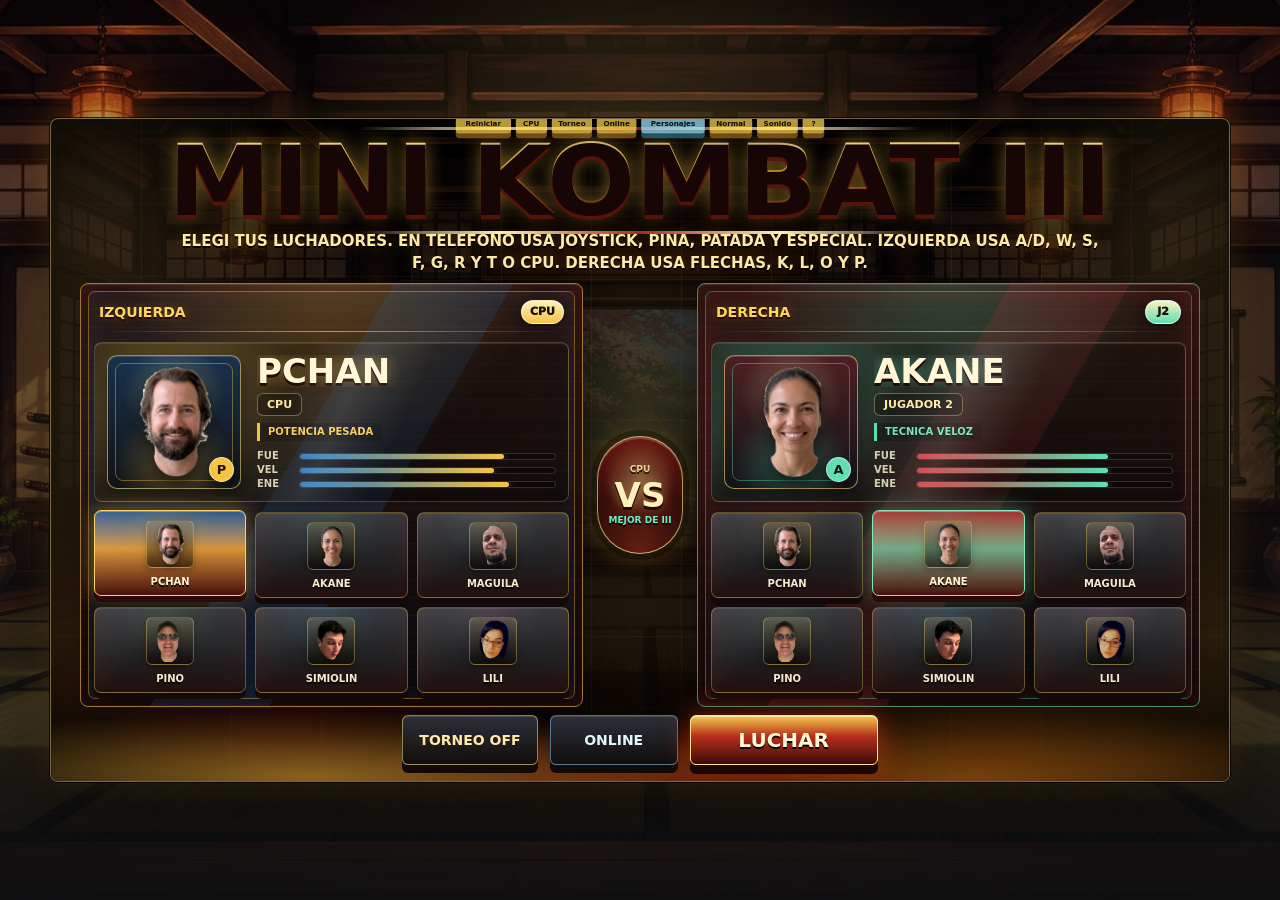
==== mini-kombat-3/index.html @ 80179f67 "Improve Mini Kombat III touch layout" ====
<!doctype html>
<html lang="es">
  <head>
    <meta charset="utf-8" />
    <meta name="viewport" content="width=device-width, initial-scale=1, minimum-scale=1, maximum-scale=1, viewport-fit=cover, user-scalable=no" />
    <title>Mini Kombat III</title>
  <link rel="stylesheet" href="styles.css?v=81" />
  </head>
  <body>
    <main class="game-shell">
      <canvas id="game" width="960" height="540" aria-label="Mini Kombat III"></canvas>
      <div class="topbar">
        <div class="fighter-label left">Pchan</div>
        <div class="topbar-actions">
          <button id="restart" type="button">Reiniciar</button>
          <button id="mode" type="button" aria-pressed="true">CPU</button>
          <button id="tournament" type="button" aria-pressed="false">Torneo</button>
          <button id="online" type="button" aria-pressed="false">Online</button>
          <button id="fighter" type="button">Personajes</button>
          <button id="difficulty" type="button">Normal</button>
          <button id="sound" type="button" aria-pressed="true">Sonido</button>
          <button id="help" type="button">?</button>
        </div>
        <div class="fighter-label right">Akane</div>
      </div>
      <div id="overlay" class="overlay">
        <h1>Mini Kombat III</h1>
        <p id="overlay-copy" class="overlay-copy">
          Mejor de 3 rounds. En telefono usa joystick y tres botones: pina, patada y especial.
          Elegi los personajes y preparate para pelear.
        </p>
        <div id="fighter-select" class="fighter-select" aria-label="Seleccion de personajes"></div>
        <div class="overlay-actions">
          <button id="tournament-menu" type="button" aria-pressed="false">TORNEO OFF</button>
          <button id="online-menu" type="button" aria-pressed="false">ONLINE</button>
          <button id="start" type="button">LUCHAR</button>
        </div>
      </div>
      <div id="mobile-controls" class="mobile-controls" aria-label="Controles tactiles">
        <div id="mobile-stick" class="mobile-stick" aria-label="Joystick de movimiento" role="application">
          <div class="mobile-stick-base">
            <div id="mobile-stick-knob" class="mobile-stick-knob"></div>
          </div>
          <span>mover / saltar / bloquear</span>
        </div>
        <div class="mobile-actions" aria-label="Ataques">
          <button type="button" data-touch="punch" aria-label="Pina">PI</button>
          <button type="button" data-touch="kick" aria-label="Patada">PA</button>
          <button type="button" data-touch="special" aria-label="Especial">ES</button>
        </div>
      </div>
    </main>
  <script src="game.js?v=164"></script>
</body>
</html>
---- mini-kombat-3/styles.css ----
:root {
  color-scheme: dark;
  font-family:
    Inter, ui-sans-serif, system-ui, -apple-system, BlinkMacSystemFont, "Segoe UI",
    sans-serif;
  background: #101012;
  color: #f8f5ef;
}

* {
  box-sizing: border-box;
}

html,
body {
  width: 100%;
  height: 100%;
  min-height: 100%;
  margin: 0;
  overflow: hidden;
  overscroll-behavior: none;
  touch-action: none;
  -webkit-text-size-adjust: 100%;
  -webkit-user-select: none;
  user-select: none;
}

body {
  display: grid;
  place-items: center;
  padding: 20px;
  overflow: hidden;
  background:
    radial-gradient(circle at 50% 18%, rgba(255, 212, 95, 0.16), transparent 34%),
    linear-gradient(180deg, rgba(16, 16, 18, 0.18), rgba(16, 16, 18, 0.92)),
    url("assets/dojo-premium-bg.webp") center / cover,
    #101012;
}

button {
  appearance: none;
  border: 1px solid rgba(255, 255, 255, 0.34);
  border-radius: 6px;
  color: #111216;
  background: #ffd44d;
  font: 800 14px/1 system-ui, sans-serif;
  letter-spacing: 0;
  min-height: 38px;
  padding: 0 16px;
  cursor: pointer;
  box-shadow: 0 8px 0 #9b651b;
  -webkit-tap-highlight-color: transparent;
  -webkit-touch-callout: none;
  touch-action: manipulation;
}

button:active {
  transform: translateY(4px);
  box-shadow: 0 4px 0 #9b651b;
}

.game-shell {
  position: relative;
  width: min(100vw - 40px, 1180px);
  aspect-ratio: 16 / 9;
  min-height: 320px;
  max-height: calc(100vh - 40px);
  background: #111216;
  border: 1px solid rgba(255, 222, 141, 0.42);
  border-radius: 8px;
  overflow: hidden;
  box-shadow:
    0 0 0 1px rgba(0, 0, 0, 0.72),
    0 0 38px rgba(255, 196, 72, 0.12),
    0 30px 80px rgba(0, 0, 0, 0.58);
}

.game-shell::before {
  content: "";
  position: absolute;
  inset: 0;
  pointer-events: none;
  z-index: 2;
  background:
    linear-gradient(90deg, rgba(255, 255, 255, 0.14), transparent 12%, transparent 88%, rgba(255, 255, 255, 0.08)),
    linear-gradient(180deg, rgba(255, 255, 255, 0.1), transparent 16%);
  mix-blend-mode: screen;
}

canvas {
  display: block;
  width: 100%;
  height: 100%;
  image-rendering: auto;
}

.mobile-controls {
  position: absolute;
  inset: auto 16px 16px;
  z-index: 5;
  display: none;
  grid-template-columns: minmax(150px, 210px) max-content;
  justify-content: space-between;
  align-items: end;
  gap: 18px;
  opacity: 0.96;
  pointer-events: none;
  transition: opacity 140ms ease, transform 140ms ease;
}

.game-shell.is-fighting .mobile-controls {
  opacity: 0.84;
}

.mobile-stick,
.mobile-actions {
  display: grid;
  gap: 8px;
  pointer-events: auto;
}

.mobile-stick {
  justify-items: center;
  align-content: end;
  gap: 6px;
  width: 152px;
  touch-action: none;
}

.mobile-stick-base {
  position: relative;
  width: 118px;
  height: 118px;
  border: 1px solid rgba(255, 241, 189, 0.58);
  border-radius: 50%;
  background:
    radial-gradient(circle at 50% 50%, rgba(255, 217, 95, 0.2), transparent 38%),
    radial-gradient(circle at 50% 50%, rgba(9, 10, 12, 0.76), rgba(70, 18, 14, 0.72));
  box-shadow:
    0 8px 0 rgba(63, 22, 14, 0.78),
    0 0 22px rgba(255, 198, 64, 0.18),
    inset 0 2px 0 rgba(255,255,255,0.16);
  transition: filter 120ms ease, box-shadow 120ms ease;
}

.mobile-stick-base::before,
.mobile-stick-base::after {
  content: "";
  position: absolute;
  inset: 50% auto auto 50%;
  width: 84px;
  height: 1px;
  background: rgba(255, 241, 189, 0.18);
  transform: translate(-50%, -50%);
}

.mobile-stick-base::after {
  transform: translate(-50%, -50%) rotate(90deg);
}

.mobile-stick-knob {
  position: absolute;
  left: 50%;
  top: 50%;
  width: 48px;
  height: 48px;
  border: 1px solid rgba(255,255,255,0.58);
  border-radius: 50%;
  background:
    radial-gradient(circle at 38% 28%, rgba(255, 248, 204, 0.5), transparent 36%),
    linear-gradient(180deg, #ffd44d, #c83b22);
  box-shadow:
    0 8px 16px rgba(0,0,0,0.42),
    inset 0 1px 0 rgba(255,255,255,0.42);
  transform: translate(-50%, -50%);
  transition: filter 120ms ease, box-shadow 120ms ease;
}

.mobile-stick.is-active .mobile-stick-base {
  filter: brightness(1.12);
  box-shadow:
    0 8px 0 rgba(63, 22, 14, 0.78),
    0 0 28px rgba(255, 198, 64, 0.28),
    inset 0 2px 0 rgba(255,255,255,0.2);
}

.mobile-stick.is-active .mobile-stick-knob {
  filter: brightness(1.18);
  box-shadow:
    0 6px 14px rgba(0,0,0,0.38),
    0 0 16px rgba(255, 212, 77, 0.28),
    inset 0 1px 0 rgba(255,255,255,0.46);
}

.mobile-stick span {
  max-width: 150px;
  color: rgba(255, 247, 214, 0.84);
  font: 900 9px/1.1 system-ui, sans-serif;
  text-align: center;
  text-transform: uppercase;
  text-shadow: 0 2px 0 rgba(0,0,0,0.72);
}

.mobile-actions {
  grid-template-columns: repeat(3, 54px);
  justify-self: end;
  align-self: end;
  gap: 9px;
}

.mobile-controls button {
  position: relative;
  display: grid;
  place-items: center;
  width: 54px;
  height: 54px;
  min-width: 54px;
  min-height: 54px;
  padding: 0;
  border-color: rgba(255, 241, 189, 0.58);
  border-radius: 50%;
  color: rgba(255, 248, 217, 0.94);
  background:
    radial-gradient(circle at 34% 24%, rgba(255, 246, 186, 0.34), transparent 28%),
    linear-gradient(180deg, rgba(126, 27, 18, 0.78), rgba(28, 10, 9, 0.82));
  box-shadow:
    0 5px 0 rgba(63, 22, 14, 0.78),
    0 0 12px rgba(255, 198, 64, 0.13),
    inset 0 1px 0 rgba(255,255,255,0.2);
  font-size: 16px;
  line-height: 1;
  text-shadow: 0 2px 0 rgba(0,0,0,0.72);
  touch-action: none;
  transition: filter 90ms ease, transform 90ms ease, box-shadow 90ms ease;
}

.mobile-actions button[data-touch="punch"] {
  background:
    radial-gradient(circle at 34% 24%, rgba(255, 246, 186, 0.36), transparent 28%),
    linear-gradient(180deg, rgba(145, 38, 24, 0.86), rgba(36, 10, 9, 0.86));
}

.mobile-actions button[data-touch="kick"] {
  background:
    radial-gradient(circle at 34% 24%, rgba(214, 246, 255, 0.32), transparent 30%),
    linear-gradient(180deg, rgba(30, 96, 124, 0.86), rgba(9, 22, 31, 0.86));
}

.mobile-actions button[data-touch="special"] {
  color: #181004;
  background:
    radial-gradient(circle at 34% 24%, rgba(255, 255, 255, 0.52), transparent 30%),
    linear-gradient(180deg, #fff1bd, #ffd44d 48%, #b8371f);
  text-shadow: 0 1px 0 rgba(255,255,255,0.4);
}

.mobile-controls button::after {
  content: "";
  position: absolute;
  inset: -8px;
  border: 2px solid rgba(255, 226, 132, 0.5);
  border-radius: 50%;
  opacity: 0;
  transform: scale(0.7);
  pointer-events: none;
}

.mobile-controls button.is-tapped::after {
  animation: touch-pulse 260ms ease-out;
}

.mobile-controls button.is-pressed {
  transform: translateY(4px) scale(0.96);
  filter: brightness(1.25);
  box-shadow:
    0 2px 0 rgba(63, 22, 14, 0.92),
    0 0 20px rgba(255, 212, 77, 0.36),
    inset 0 1px 0 rgba(255,255,255,0.28);
}

@keyframes touch-pulse {
  0% {
    opacity: 0.75;
    transform: scale(0.68);
  }
  100% {
    opacity: 0;
    transform: scale(1.24);
  }
}

.online-status {
  display: grid;
  gap: 10px;
  width: min(520px, calc(100% - 32px));
  padding: 14px 16px;
  border: 1px solid rgba(127, 208, 255, 0.38);
  border-radius: 8px;
  background:
    linear-gradient(180deg, rgba(15, 23, 35, 0.88), rgba(9, 11, 16, 0.92)),
    radial-gradient(circle at 50% 0%, rgba(127, 208, 255, 0.2), transparent 62%);
  color: #edf8ff;
  font-weight: 800;
  line-height: 1.35;
  text-align: center;
  box-shadow: 0 18px 34px rgba(0,0,0,0.34);
}

.online-panel {
  display: grid;
  grid-template-columns: 1fr;
  width: min(820px, calc(100% - 28px));
}

.online-card {
  display: grid;
  gap: 12px;
  width: 100%;
  padding: 16px;
  border: 1px solid rgba(127, 208, 255, 0.42);
  border-radius: 8px;
  background:
    linear-gradient(135deg, rgba(14, 29, 42, 0.92), rgba(17, 9, 9, 0.92)),
    repeating-linear-gradient(135deg, rgba(255, 241, 189, 0.035) 0 2px, transparent 2px 10px);
  box-shadow:
    inset 0 1px 0 rgba(255,255,255,0.12),
    0 18px 44px rgba(0,0,0,0.46);
}

.online-card .online-status {
  width: 100%;
  padding: 12px 14px;
  border-color: rgba(127, 208, 255, 0.48);
  background:
    radial-gradient(circle at 50% 0%, rgba(127, 208, 255, 0.22), transparent 64%),
    linear-gradient(180deg, rgba(11, 23, 33, 0.86), rgba(7, 10, 14, 0.9));
}

.online-status.is-connected {
  border-color: rgba(101, 240, 199, 0.62);
  color: #dfffee;
  background:
    radial-gradient(circle at 50% 0%, rgba(101, 240, 199, 0.24), transparent 64%),
    linear-gradient(180deg, rgba(11, 33, 26, 0.86), rgba(7, 12, 11, 0.92));
}

.online-role {
  display: flex;
  flex-wrap: wrap;
  align-items: center;
  justify-content: space-between;
  gap: 8px;
  color: rgba(255, 247, 214, 0.9);
  font-weight: 800;
  text-transform: uppercase;
  text-shadow: 0 2px 0 rgba(0,0,0,0.72);
}

.online-role strong {
  color: #ffe483;
  font: 900 18px/1 Impact, Haettenschweiler, "Arial Black", system-ui, sans-serif;
}

.online-role span {
  font-size: 12px;
}

.online-action-grid {
  display: flex;
  flex-wrap: wrap;
  justify-content: center;
  gap: 10px;
}

.online-action-grid button {
  min-height: 42px;
  color: #08131a;
  background: linear-gradient(180deg, #d9f5ff 0%, #7fd0ff 44%, #236c91 100%);
  border-color: #dff6ff;
  box-shadow:
    0 7px 0 #12384b,
    0 0 18px rgba(127, 208, 255, 0.3),
    inset 0 1px 0 rgba(255,255,255,0.48);
}

.online-action-grid .primary-online {
  color: #181004;
  background: linear-gradient(180deg, #fff1bd 0%, #ffd44d 48%, #b8371f 100%);
  border-color: #fff1bd;
  box-shadow:
    0 7px 0 #5b170f,
    0 0 22px rgba(255, 212, 77, 0.36),
    inset 0 1px 0 rgba(255,255,255,0.52);
}

.online-action-grid .danger-online {
  color: #fff7d6;
  background: linear-gradient(180deg, #7d2420, #2b0b0a);
  border-color: rgba(255, 170, 138, 0.62);
  box-shadow:
    0 7px 0 #140605,
    inset 0 1px 0 rgba(255,255,255,0.16);
}

.online-code-block {
  display: grid;
  gap: 7px;
  color: #ffe9a6;
  font-size: 11px;
  font-weight: 900;
  letter-spacing: 0;
  text-transform: uppercase;
  text-shadow: 0 2px 0 rgba(0,0,0,0.72);
}

.online-code-block textarea {
  width: 100%;
  min-height: 82px;
  resize: vertical;
  border: 1px solid rgba(255, 228, 131, 0.44);
  border-radius: 8px;
  padding: 10px;
  color: #f8fbff;
  background: rgba(5, 8, 12, 0.72);
  box-shadow: inset 0 1px 10px rgba(0,0,0,0.5);
  font: 700 11px/1.35 ui-monospace, SFMono-Regular, Menlo, Consolas, monospace;
  letter-spacing: 0;
}

.online-code-block textarea::placeholder {
  color: rgba(236, 248, 255, 0.48);
}

.online-link-block textarea {
  min-height: 56px;
  font-size: 12px;
}

.online-code-block button {
  justify-self: end;
  min-height: 36px;
  color: #08131a;
  background: #d9f5ff;
  border-color: rgba(255,255,255,0.72);
  box-shadow: 0 5px 0 #12384b;
}

.online-note {
  margin: 0;
  color: rgba(255, 247, 214, 0.72);
  font-size: 12px;
  font-weight: 750;
  line-height: 1.35;
  text-align: center;
}

.topbar {
  position: absolute;
  top: 10px;
  left: 14px;
  right: 14px;
  display: grid;
  grid-template-columns: 1fr;
  align-items: center;
  pointer-events: none;
  gap: 12px;
  z-index: 6;
  transition: opacity 160ms ease, transform 160ms ease;
}

.game-shell[data-screen="home"] .topbar {
  top: -6px;
  opacity: 0.72;
  transform: scale(0.6);
  transform-origin: top center;
}

.game-shell[data-screen="home"] .topbar:hover,
.game-shell[data-screen="home"] .topbar:focus-within {
  opacity: 1;
  transform: scale(0.72);
}

.game-shell.is-fighting .topbar {
  opacity: 0;
  pointer-events: none;
  transform: translateY(-28px) scale(0.92);
}

.fighter-label {
  display: none;
  color: rgba(255, 255, 255, 0.9);
  font-size: clamp(12px, 1.5vw, 15px);
  font-weight: 800;
  text-transform: uppercase;
  text-shadow: 0 2px 8px rgba(0, 0, 0, 0.75);
}

.fighter-label.right {
  text-align: right;
}

#restart {
  pointer-events: auto;
  min-width: 92px;
  min-height: 34px;
  padding-inline: 12px;
  font-size: 12px;
}

.topbar-actions {
  display: flex;
  flex-wrap: wrap;
  gap: 8px;
  justify-content: center;
  pointer-events: auto;
  filter: drop-shadow(0 8px 16px rgba(0, 0, 0, 0.44));
}

#mode {
  min-width: 52px;
  min-height: 34px;
  padding-inline: 10px;
  font-size: 12px;
}

#mode[aria-pressed="false"] {
  background: #d8e7f3;
  box-shadow: 0 8px 0 #557083;
}

#difficulty,
#fighter,
#tournament,
#online,
#sound,
#help {
  min-width: 52px;
  min-height: 34px;
  padding-inline: 10px;
  font-size: 12px;
}

#fighter {
  min-width: 106px;
  background: #9be7ff;
  box-shadow: 0 8px 0 #2b6f86;
}

#tournament[aria-pressed="true"] {
  color: #fff7d6;
  background: #c83b22;
  box-shadow: 0 8px 0 #64140f, 0 0 18px rgba(238, 59, 28, 0.32);
}

#online[aria-pressed="true"] {
  background: #7fd0ff;
  box-shadow: 0 8px 0 #246c91, 0 0 18px rgba(127, 208, 255, 0.28);
}

#sound[aria-pressed="false"] {
  background: #d8e7f3;
  box-shadow: 0 8px 0 #557083;
}

#help {
  min-width: 36px;
  padding-inline: 0;
}

.overlay {
  position: absolute;
  inset: 0;
  display: grid;
  place-items: center;
  align-content: center;
  gap: 18px;
  overflow-y: auto;
  padding: 16px;
  z-index: 4;
  background:
    radial-gradient(circle at 50% 38%, rgba(255, 204, 93, 0.16), transparent 28%),
    linear-gradient(180deg, rgba(5, 6, 9, 0.5), rgba(5, 6, 9, 0.72));
  backdrop-filter: blur(4px) saturate(1.08);
}

.overlay::before,
.overlay::after {
  content: "";
  position: absolute;
  pointer-events: none;
}

.overlay[data-screen="home"] {
  grid-template-rows: auto auto auto auto;
  gap: 14px;
  overflow: hidden;
  background:
    radial-gradient(circle at 50% 44%, rgba(255, 216, 97, 0.14), transparent 23%),
    radial-gradient(circle at 20% 92%, rgba(196, 31, 18, 0.44), transparent 27%),
    radial-gradient(circle at 80% 92%, rgba(255, 130, 25, 0.35), transparent 28%),
    linear-gradient(180deg, rgba(3, 4, 6, 0.64), rgba(8, 7, 6, 0.9) 46%, rgba(15, 7, 4, 0.94)),
    url("assets/dojo-premium-bg.webp") center / cover;
  backdrop-filter: blur(2px) saturate(1.18) contrast(1.12);
}

.overlay[data-screen="home"]::before {
  inset: 0;
  background:
    linear-gradient(90deg, rgba(255, 205, 82, 0.16), transparent 20%, transparent 80%, rgba(255, 205, 82, 0.16)),
    repeating-linear-gradient(90deg, rgba(255, 241, 189, 0.05) 0 1px, transparent 1px 90px),
    repeating-linear-gradient(0deg, rgba(255, 241, 189, 0.035) 0 1px, transparent 1px 72px);
  box-shadow: inset 0 0 120px rgba(0, 0, 0, 0.92);
}

.overlay[data-screen="home"]::after {
  left: 0;
  right: 0;
  bottom: -36px;
  height: 180px;
  background:
    radial-gradient(ellipse at 22% 78%, rgba(255, 190, 60, 0.56), transparent 34%),
    radial-gradient(ellipse at 50% 94%, rgba(214, 36, 18, 0.52), transparent 38%),
    radial-gradient(ellipse at 78% 78%, rgba(255, 140, 28, 0.46), transparent 34%),
    linear-gradient(0deg, rgba(0, 0, 0, 0.88), transparent);
  filter: blur(1px);
  opacity: 0.9;
}

.overlay.hidden {
  display: none;
}

.overlay h1 {
  position: relative;
  z-index: 1;
  margin: 0;
  color: #fff7d6;
  font-size: clamp(36px, 8vw, 96px);
  line-height: 0.92;
  letter-spacing: 0;
  text-align: center;
  text-transform: uppercase;
  text-shadow:
    0 5px 0 #7f1d1d,
    0 0 22px rgba(255, 212, 77, 0.35),
    0 16px 38px rgba(0, 0, 0, 0.82);
}

.overlay[data-screen="home"] h1 {
  padding: 4px 16px 2px;
  color: transparent;
  font-family: Impact, Haettenschweiler, "Arial Black", system-ui, sans-serif;
  font-size: clamp(46px, 8.2vw, 96px);
  line-height: 0.86;
  background:
    linear-gradient(180deg, #fff4b8 0%, #f2bc43 34%, #9e321e 62%, #4c100e 100%);
  -webkit-background-clip: text;
  background-clip: text;
  text-shadow:
    0 2px 0 #180606,
    0 6px 0 rgba(89, 18, 11, 0.92),
    0 0 18px rgba(255, 198, 64, 0.44),
    0 22px 42px rgba(0, 0, 0, 0.92);
  transform: scaleX(1.08);
}

.overlay[data-screen="home"] h1::before,
.overlay[data-screen="home"] h1::after {
  content: "";
  position: absolute;
  left: 50%;
  width: min(520px, 82vw);
  height: 3px;
  transform: translateX(-50%);
  background: linear-gradient(90deg, transparent, #fff1bd, #9d2d1a, #fff1bd, transparent);
}

.overlay[data-screen="home"] h1::before {
  top: -8px;
}

.overlay[data-screen="home"] h1::after {
  bottom: -10px;
}

.overlay-copy {
  position: relative;
  z-index: 1;
  width: min(680px, calc(100% - 36px));
  margin: 0;
  color: rgba(255, 247, 214, 0.94);
  font-size: clamp(13px, 1.8vw, 16px);
  font-weight: 750;
  line-height: 1.45;
  text-align: center;
  text-shadow: 0 2px 10px rgba(0, 0, 0, 0.8);
}

.overlay[data-screen="home"] .overlay-copy {
  width: min(760px, calc(100% - 36px));
  color: #ffe9a6;
  font-size: clamp(12px, 1.55vw, 15px);
  letter-spacing: 0;
  text-transform: uppercase;
  text-shadow:
    0 2px 0 rgba(0, 0, 0, 0.95),
    0 0 14px rgba(255, 190, 61, 0.24);
}

.fighter-select {
  position: relative;
  z-index: 1;
  display: grid;
  grid-template-columns: repeat(2, minmax(230px, 1fr));
  gap: 16px;
  width: min(820px, calc(100% - 36px));
}

.fighter-select.hidden {
  display: none;
}

.fighter-select-column {
  display: grid;
  gap: 10px;
  min-width: 0;
  padding: 12px;
  background: rgba(15, 17, 18, 0.56);
  border: 1px solid rgba(255, 241, 189, 0.24);
  border-radius: 8px;
  box-shadow: inset 0 1px 0 rgba(255,255,255,0.08), 0 14px 30px rgba(0,0,0,0.3);
}

.overlay[data-screen="home"] .fighter-select {
  width: min(860px, calc(100% - 28px));
}

.overlay[data-screen="home"] .fighter-select-column {
  padding: 13px;
  background:
    linear-gradient(180deg, rgba(42, 23, 16, 0.88), rgba(10, 10, 12, 0.92)),
    repeating-linear-gradient(135deg, rgba(255, 241, 189, 0.035) 0 2px, transparent 2px 9px);
  border: 1px solid rgba(255, 209, 92, 0.5);
  box-shadow:
    inset 0 1px 0 rgba(255,255,255,0.12),
    inset 0 0 28px rgba(132, 23, 14, 0.3),
    0 18px 36px rgba(0,0,0,0.5);
}

.fighter-select-column h2 {
  margin: 0;
  color: #fff1bd;
  font: 900 13px/1 system-ui, sans-serif;
  letter-spacing: 0;
  text-align: center;
  text-transform: uppercase;
  text-shadow: 0 2px 8px rgba(0, 0, 0, 0.75);
}

.overlay[data-screen="home"] .fighter-select-column h2 {
  color: #ffd65d;
  font: 900 14px/1 Impact, Haettenschweiler, "Arial Black", system-ui, sans-serif;
  text-shadow:
    0 2px 0 #250806,
    0 0 12px rgba(255, 197, 58, 0.32);
}

.fighter-select-heading h2 {
  text-align: left;
}

.fighter-choice-grid {
  display: grid;
  grid-template-columns: repeat(2, minmax(0, 1fr));
  gap: 8px;
}

.fighter-choice {
  display: grid;
  grid-template-columns: 50px minmax(0, 1fr);
  align-items: center;
  gap: 8px;
  min-width: 0;
  min-height: 66px;
  padding: 7px 11px 7px 7px;
  color: #fff7d6;
  background:
    linear-gradient(180deg, rgba(45, 48, 53, 0.92), rgba(18, 20, 22, 0.92));
  border-color: rgba(255, 255, 255, 0.22);
  box-shadow: 0 6px 0 rgba(0, 0, 0, 0.48), inset 0 1px 0 rgba(255,255,255,0.08);
  transition: filter 120ms ease, transform 120ms ease;
}

.overlay[data-screen="home"] .fighter-choice {
  color: #f7ead0;
  background:
    linear-gradient(180deg, rgba(58, 61, 66, 0.95), rgba(18, 16, 15, 0.98)),
    radial-gradient(circle at 20% 0%, color-mix(in srgb, var(--choice-trim, #ffd65d) 16%, transparent), transparent 48%);
  border-color: rgba(255, 207, 92, 0.34);
  box-shadow:
    0 6px 0 #130908,
    inset 0 1px 0 rgba(255,255,255,0.09),
    inset 0 -16px 28px rgba(122, 23, 14, 0.18);
}

.fighter-choice:hover {
  filter: brightness(1.12);
}

.fighter-choice:active {
  transform: translateY(3px);
  box-shadow: 0 3px 0 rgba(0, 0, 0, 0.42);
}

.fighter-choice[aria-pressed="true"] {
  color: #1d1711;
  background:
    linear-gradient(180deg, #fff1bd, #ffd44d 62%, #e49c29);
  border-color: #fff1bd;
  box-shadow:
    0 6px 0 #9b651b,
    0 0 20px rgba(255, 212, 77, 0.35),
    inset 0 1px 0 rgba(255,255,255,0.65);
}

.overlay[data-screen="home"] .fighter-choice[aria-pressed="true"] {
  color: #fff7d6;
  background:
    linear-gradient(180deg, color-mix(in srgb, var(--choice-color, #7d1912) 72%, #2b0a08), color-mix(in srgb, var(--choice-trim, #c83b22) 72%, #8c1c12) 45%, #48100d),
    radial-gradient(circle at 24% 18%, rgba(255, 234, 139, 0.36), transparent 42%);
  border-color: color-mix(in srgb, var(--choice-trim, #ffe483) 72%, #fff1bd);
  box-shadow:
    0 6px 0 #2a0908,
    0 0 22px color-mix(in srgb, var(--choice-trim, #ec381a) 46%, transparent),
    inset 0 1px 0 rgba(255,255,255,0.34);
}

.fighter-choice:disabled {
  cursor: not-allowed;
  opacity: 0.42;
}

.fighter-choice img {
  width: 50px;
  height: 50px;
  object-fit: contain;
  filter: drop-shadow(0 3px 3px rgba(0, 0, 0, 0.55));
}

.overlay[data-screen="home"] .fighter-choice img {
  padding: 2px;
  background:
    linear-gradient(180deg, rgba(255, 232, 164, 0.18), rgba(0, 0, 0, 0.42));
  border: 1px solid rgba(255, 214, 93, 0.34);
  border-radius: 6px;
}

.fighter-choice span {
  min-width: 0;
  overflow: hidden;
  font-size: 12px;
  text-align: left;
  text-overflow: ellipsis;
  white-space: nowrap;
}

.overlay[data-screen="home"] .fighter-choice span {
  font-weight: 900;
  text-transform: uppercase;
  text-shadow: 0 2px 0 rgba(0, 0, 0, 0.82);
}

#start {
  position: relative;
  z-index: 1;
  min-width: 156px;
  min-height: 48px;
  font-size: 18px;
  box-shadow:
    0 8px 0 #9b651b,
    0 0 24px rgba(255, 212, 77, 0.28);
}

.overlay[data-screen="home"] #start {
  min-width: 188px;
  min-height: 50px;
  color: #fff7d6;
  background:
    linear-gradient(180deg, #f2c94c 0%, #b7301b 42%, #3b0b09 100%);
  border-color: #ffe483;
  font: 900 20px/1 Impact, Haettenschweiler, "Arial Black", system-ui, sans-serif;
  text-shadow: 0 2px 0 rgba(0, 0, 0, 0.88);
  box-shadow:
    0 9px 0 #1d0706,
    0 0 28px rgba(238, 59, 28, 0.52),
    inset 0 1px 0 rgba(255,255,255,0.5);
}

.overlay-actions {
  position: relative;
  z-index: 1;
  display: flex;
  flex-wrap: wrap;
  justify-content: center;
  gap: 12px;
}

#tournament-menu,
#online-menu {
  min-width: 128px;
  min-height: 50px;
  color: #ffe9a6;
  background:
    linear-gradient(180deg, rgba(46, 49, 56, 0.98), rgba(16, 13, 13, 0.98));
  border-color: rgba(255, 228, 131, 0.52);
  font: 900 14px/1 system-ui, sans-serif;
  box-shadow:
    0 8px 0 #130908,
    inset 0 1px 0 rgba(255,255,255,0.14);
}

#online-menu {
  color: #dff6ff;
  border-color: rgba(127, 208, 255, 0.5);
}

#tournament-menu[aria-pressed="true"] {
  color: #fff7d6;
  background:
    linear-gradient(180deg, #f0c84d 0%, #c83b22 48%, #46100c 100%);
  border-color: #ffe483;
  box-shadow:
    0 8px 0 #1d0706,
    0 0 24px rgba(238, 59, 28, 0.42),
    inset 0 1px 0 rgba(255,255,255,0.44);
}

#online-menu[aria-pressed="true"] {
  color: #08131a;
  background:
    linear-gradient(180deg, #d9f5ff 0%, #7fd0ff 44%, #236c91 100%);
  border-color: #dff6ff;
  box-shadow:
    0 8px 0 #12384b,
    0 0 24px rgba(127, 208, 255, 0.42),
    inset 0 1px 0 rgba(255,255,255,0.5);
}

.overlay:not([data-screen="home"]) #tournament-menu,
.overlay:not([data-screen="home"]) #online-menu {
  display: none;
}

.overlay[data-screen="home"] {
  gap: 8px;
}

.overlay[data-screen="home"] .overlay-copy {
  width: min(920px, calc(100% - 36px));
}

.overlay[data-screen="home"] .fighter-select {
  grid-template-columns: minmax(300px, 1fr) 86px minmax(300px, 1fr);
  align-items: stretch;
  width: min(1120px, calc(100% - 24px));
  gap: 14px;
}

.fighter-select-versus {
  align-self: center;
  display: grid;
  justify-items: center;
  align-content: center;
  gap: 6px;
  width: 86px;
  min-height: 118px;
  padding: 10px 6px;
  color: #fff1bd;
  border: 1px solid rgba(255, 228, 131, 0.72);
  border-radius: 999px;
  background:
    radial-gradient(circle at 50% 35%, rgba(255, 239, 164, 0.32), transparent 42%),
    radial-gradient(circle at 50% 100%, rgba(200, 59, 34, 0.45), transparent 52%),
    linear-gradient(180deg, rgba(109, 24, 17, 0.96), rgba(20, 7, 6, 0.98));
  box-shadow:
    0 0 0 6px rgba(0, 0, 0, 0.34),
    0 0 28px rgba(255, 193, 62, 0.28),
    inset 0 2px 0 rgba(255,255,255,0.2);
  text-shadow: 0 3px 0 #260706, 0 0 14px rgba(255, 216, 97, 0.5);
}

.fighter-select-versus strong {
  font: 900 34px/0.9 Impact, Haettenschweiler, "Arial Black", system-ui, sans-serif;
}

.fighter-select-versus span,
.fighter-select-versus em {
  display: block;
  color: rgba(255, 233, 166, 0.88);
  font: 900 9px/1 system-ui, sans-serif;
  text-transform: uppercase;
  text-shadow: 0 2px 0 rgba(0,0,0,0.82);
}

.fighter-select-versus em {
  color: #75f0cb;
  font-style: normal;
}

.overlay[data-screen="home"] .fighter-select-column {
  position: relative;
  overflow: hidden;
  grid-template-rows: auto minmax(150px, auto) auto;
  min-height: 292px;
  padding: 13px;
  border-color: color-mix(in srgb, var(--fighter-trim) 58%, #2a100b);
  background:
    radial-gradient(circle at 50% -10%, color-mix(in srgb, var(--fighter-trim) 30%, transparent), transparent 40%),
    radial-gradient(circle at 18% 38%, color-mix(in srgb, var(--fighter-color) 18%, transparent), transparent 34%),
    linear-gradient(180deg, rgba(40, 22, 18, 0.92), rgba(8, 8, 10, 0.96));
}

.overlay[data-screen="home"] .fighter-select-column::before {
  content: "";
  position: absolute;
  inset: 0;
  pointer-events: none;
  background:
    linear-gradient(120deg, transparent 0 42%, color-mix(in srgb, var(--fighter-color) 20%, transparent) 42% 58%, transparent 58%),
    repeating-linear-gradient(0deg, rgba(255, 241, 189, 0.035) 0 1px, transparent 1px 18px);
  opacity: 0.78;
}

.overlay[data-screen="home"] .fighter-select-column::after {
  content: "";
  position: absolute;
  inset: 7px;
  border: 1px solid color-mix(in srgb, var(--fighter-trim) 38%, transparent);
  border-radius: 7px;
  box-shadow:
    inset 0 0 34px color-mix(in srgb, var(--fighter-color) 14%, transparent),
    0 0 18px rgba(0,0,0,0.24);
  pointer-events: none;
}

.fighter-select-column[data-side="left"] {
  transform-origin: right center;
}

.fighter-select-column[data-side="right"] {
  transform-origin: left center;
}

.fighter-select-heading {
  position: relative;
  z-index: 1;
  display: grid;
  grid-template-columns: 1fr auto;
  align-items: center;
  gap: 10px;
  min-height: 30px;
  padding: 3px 5px 8px;
}

.fighter-select-heading::after {
  content: "";
  position: absolute;
  left: 4px;
  right: 4px;
  bottom: 0;
  height: 1px;
  background: linear-gradient(90deg, transparent, var(--fighter-trim), transparent);
  opacity: 0.72;
}

.fighter-select-side-tag {
  display: grid;
  place-items: center;
  min-width: 36px;
  min-height: 24px;
  padding: 0 8px;
  color: #1b1007;
  border: 1px solid rgba(255,255,255,0.58);
  border-radius: 999px;
  background: linear-gradient(180deg, #fff1bd, var(--fighter-trim));
  box-shadow:
    0 4px 10px rgba(0,0,0,0.34),
    inset 0 1px 0 rgba(255,255,255,0.46);
  font: 950 11px/1 system-ui, sans-serif;
  text-transform: uppercase;
}

.overlay[data-screen="home"] .fighter-select-column h2,
.fighter-select-heading,
.fighter-showcase,
.fighter-choice-grid {
  position: relative;
  z-index: 1;
}

.fighter-showcase {
  position: relative;
  overflow: hidden;
  display: grid;
  grid-template-columns: 134px minmax(0, 1fr);
  gap: 16px;
  align-items: center;
  min-height: 154px;
  padding: 12px;
  border: 1px solid rgba(255, 241, 189, 0.2);
  border-radius: 8px;
  background:
    radial-gradient(circle at 10% 40%, color-mix(in srgb, var(--fighter-trim) 28%, transparent), transparent 34%),
    linear-gradient(90deg, rgba(0, 0, 0, 0.34), rgba(0, 0, 0, 0.12)),
    radial-gradient(circle at 20% 24%, color-mix(in srgb, var(--fighter-trim) 22%, transparent), transparent 44%);
  box-shadow:
    inset 0 1px 0 rgba(255,255,255,0.1),
    inset 0 -18px 32px rgba(0,0,0,0.18);
}

.fighter-showcase::before {
  content: "";
  position: absolute;
  inset: -35% 36% -35% auto;
  width: 120px;
  transform: rotate(24deg);
  background: linear-gradient(90deg, transparent, rgba(255,255,255,0.12), transparent);
  pointer-events: none;
}

.fighter-showcase-portrait {
  position: relative;
  display: grid;
  place-items: center;
  width: 134px;
  height: 134px;
  border: 1px solid rgba(255, 228, 131, 0.56);
  border-radius: 10px;
  background:
    radial-gradient(circle at 50% 28%, rgba(255, 241, 189, 0.3), transparent 44%),
    radial-gradient(circle at 50% 82%, color-mix(in srgb, var(--fighter-trim) 32%, transparent), transparent 46%),
    linear-gradient(180deg, color-mix(in srgb, var(--fighter-color) 32%, #111216), #111216);
  box-shadow:
    0 10px 18px rgba(0,0,0,0.42),
    inset 0 1px 0 rgba(255,255,255,0.16);
}

.fighter-showcase-portrait::before {
  content: "";
  position: absolute;
  inset: 7px;
  border: 1px solid color-mix(in srgb, var(--fighter-trim) 58%, transparent);
  border-radius: 8px;
  opacity: 0.7;
  pointer-events: none;
}

.fighter-showcase-portrait img {
  width: 112px;
  height: 112px;
  object-fit: contain;
  filter: drop-shadow(0 8px 8px rgba(0, 0, 0, 0.62));
}

.fighter-showcase-mark {
  position: absolute;
  right: 6px;
  bottom: 6px;
  display: grid;
  place-items: center;
  width: 25px;
  height: 25px;
  color: #1c1208;
  border: 1px solid rgba(255,255,255,0.54);
  border-radius: 50%;
  background: var(--fighter-trim);
  font: 900 13px/1 system-ui, sans-serif;
  box-shadow: 0 4px 10px rgba(0,0,0,0.42);
}

.fighter-showcase-info {
  min-width: 0;
}

.fighter-showcase-info strong {
  display: block;
  overflow: hidden;
  color: #fff7d6;
  font: 900 clamp(22px, 3vw, 34px)/0.96 Impact, Haettenschweiler, "Arial Black", system-ui, sans-serif;
  text-overflow: ellipsis;
  text-transform: uppercase;
  text-shadow:
    0 3px 0 #250806,
    0 0 16px color-mix(in srgb, var(--fighter-trim) 44%, transparent);
  white-space: nowrap;
}

.fighter-showcase-info > span {
  display: inline-grid;
  margin-top: 6px;
  padding: 5px 9px;
  color: #ffe9a6;
  border: 1px solid rgba(255, 228, 131, 0.36);
  border-radius: 6px;
  background: rgba(0, 0, 0, 0.26);
  font: 900 11px/1 system-ui, sans-serif;
  text-transform: uppercase;
}

.fighter-showcase-trait {
  display: block;
  width: fit-content;
  margin-top: 7px;
  padding: 4px 8px;
  color: color-mix(in srgb, var(--fighter-trim) 86%, #fff7d6);
  border-left: 3px solid var(--fighter-trim);
  background: rgba(0, 0, 0, 0.22);
  font: 900 10px/1 system-ui, sans-serif;
  text-transform: uppercase;
  text-shadow: 0 1px 0 rgba(0,0,0,0.78);
}

.fighter-showcase-stats {
  display: grid;
  gap: 4px;
  margin-top: 10px;
}

.fighter-showcase-stat {
  display: grid;
  grid-template-columns: 34px minmax(0, 1fr);
  gap: 8px;
  align-items: center;
}

.fighter-showcase-stat span {
  color: rgba(255, 247, 214, 0.82);
  font: 900 10px/1 system-ui, sans-serif;
}

.fighter-showcase-stat i {
  display: block;
  height: 7px;
  overflow: hidden;
  border: 1px solid rgba(255,255,255,0.15);
  border-radius: 999px;
  background: rgba(0,0,0,0.36);
}

.fighter-showcase-stat i::before {
  content: "";
  display: block;
  width: var(--stat);
  height: 100%;
  border-radius: inherit;
  background: linear-gradient(90deg, var(--fighter-color), var(--fighter-trim));
  box-shadow: 0 0 10px color-mix(in srgb, var(--fighter-trim) 45%, transparent);
}

.overlay[data-screen="home"] .fighter-choice-grid {
  grid-template-columns: repeat(3, minmax(0, 1fr));
  gap: 9px;
}

.overlay[data-screen="home"] .fighter-choice {
  position: relative;
  overflow: hidden;
  grid-template-columns: 1fr;
  justify-items: center;
  gap: 5px;
  min-height: 86px;
  padding: 7px 5px;
  border-radius: 7px;
}

.overlay[data-screen="home"] .fighter-choice::before {
  content: "";
  position: absolute;
  inset: 0;
  background:
    linear-gradient(135deg, rgba(255,255,255,0.1), transparent 45%),
    radial-gradient(circle at 50% 0%, color-mix(in srgb, var(--choice-trim, var(--fighter-trim)) 18%, transparent), transparent 46%);
  opacity: 0.58;
  pointer-events: none;
}

.overlay[data-screen="home"] .fighter-choice img {
  position: relative;
  z-index: 1;
  width: 48px;
  height: 48px;
}

.overlay[data-screen="home"] .fighter-choice span {
  position: relative;
  z-index: 1;
  max-width: 100%;
  font-size: 10px;
  text-align: center;
}

.overlay[data-screen="home"] .fighter-choice[aria-pressed="true"] {
  transform: translateY(-2px);
}

.overlay[data-screen="versus"] {
  grid-template-rows: auto auto minmax(0, auto) auto;
  gap: 12px;
  overflow: hidden;
  background:
    radial-gradient(circle at 50% 48%, rgba(255, 215, 94, 0.22), transparent 24%),
    linear-gradient(115deg, rgba(125, 24, 16, 0.82), transparent 42%),
    linear-gradient(245deg, rgba(22, 111, 103, 0.68), transparent 42%),
    linear-gradient(90deg, rgba(47, 10, 9, 0.86), rgba(4, 5, 7, 0.78) 48%, rgba(8, 39, 42, 0.78)),
    url("assets/dojo-premium-bg.webp") center / cover;
}

.overlay[data-screen="versus"]::before {
  inset: 0;
  background:
    linear-gradient(105deg, rgba(255, 232, 139, 0.12), transparent 25%, transparent 75%, rgba(112, 255, 220, 0.1)),
    repeating-linear-gradient(90deg, rgba(255, 241, 189, 0.04) 0 1px, transparent 1px 88px);
  box-shadow: inset 0 0 120px rgba(0,0,0,0.9);
}

.overlay[data-screen="versus"] h1 {
  max-width: min(960px, 92vw);
  color: transparent;
  font-family: Impact, Haettenschweiler, "Arial Black", system-ui, sans-serif;
  font-size: clamp(44px, 7.4vw, 88px);
  line-height: 0.88;
  background:
    linear-gradient(180deg, #fff4b8 0%, #f2bc43 36%, #b43a22 68%, #4c100e 100%);
  -webkit-background-clip: text;
  background-clip: text;
  text-shadow:
    0 2px 0 #160605,
    0 7px 0 rgba(88, 17, 10, 0.9),
    0 0 22px rgba(255, 198, 64, 0.38),
    0 22px 40px rgba(0, 0, 0, 0.86);
  transform: scaleX(1.08);
}

.overlay[data-screen="versus"] .overlay-copy {
  width: min(680px, calc(100% - 36px));
  color: #ffe9a6;
  font-size: clamp(12px, 1.6vw, 15px);
  letter-spacing: 0;
  text-transform: uppercase;
}

.versus-panel {
  display: grid;
  grid-template-columns: minmax(260px, 1fr) 126px minmax(260px, 1fr);
  align-items: center;
  width: min(1060px, calc(100% - 34px));
  gap: 16px;
}

.versus-card {
  position: relative;
  overflow: hidden;
  display: grid;
  grid-template-columns: 172px minmax(0, 1fr);
  grid-template-rows: auto minmax(0, 1fr);
  align-items: center;
  column-gap: 18px;
  min-height: 276px;
  padding: 16px;
  border: 1px solid color-mix(in srgb, var(--fighter-trim) 58%, #fff1bd);
  border-radius: 8px;
  background:
    radial-gradient(circle at 20% 24%, color-mix(in srgb, var(--fighter-trim) 32%, transparent), transparent 34%),
    linear-gradient(118deg, color-mix(in srgb, var(--fighter-color) 30%, transparent), transparent 47%),
    linear-gradient(180deg, color-mix(in srgb, var(--fighter-color) 36%, rgba(12, 12, 14, 0.94)), rgba(8, 8, 10, 0.96));
  box-shadow:
    inset 0 1px 0 rgba(255,255,255,0.14),
    0 22px 38px rgba(0,0,0,0.44);
}

.versus-card[data-side="right"] {
  grid-template-columns: minmax(0, 1fr) 172px;
}

.versus-card::before {
  content: "";
  position: absolute;
  inset: 0;
  pointer-events: none;
  background:
    linear-gradient(120deg, transparent 0 38%, color-mix(in srgb, var(--fighter-trim) 18%, transparent) 38% 56%, transparent 56%),
    repeating-linear-gradient(0deg, rgba(255, 241, 189, 0.034) 0 1px, transparent 1px 19px);
  opacity: 0.82;
}

.versus-card-role,
.versus-card-portrait,
.versus-card-info {
  position: relative;
  z-index: 1;
}

.versus-card-role {
  grid-column: 1 / -1;
  justify-self: start;
  display: inline-grid;
  margin-bottom: 10px;
  padding: 6px 10px;
  color: #1b1007;
  border: 1px solid rgba(255,255,255,0.56);
  border-radius: 999px;
  background: linear-gradient(180deg, #fff1bd, var(--fighter-trim));
  box-shadow: 0 6px 14px rgba(0,0,0,0.34);
  font: 950 11px/1 system-ui, sans-serif;
  text-transform: uppercase;
}

.versus-card[data-side="right"] .versus-card-role {
  justify-self: end;
}

.versus-card-portrait {
  display: grid;
  place-items: center;
  width: 172px;
  height: 172px;
  border: 1px solid color-mix(in srgb, var(--fighter-trim) 62%, #fff1bd);
  border-radius: 10px;
  background:
    radial-gradient(circle at 50% 34%, rgba(255, 241, 189, 0.3), transparent 42%),
    radial-gradient(circle at 50% 90%, color-mix(in srgb, var(--fighter-trim) 34%, transparent), transparent 52%),
    linear-gradient(180deg, color-mix(in srgb, var(--fighter-color) 44%, #111216), #101013);
  box-shadow:
    0 16px 26px rgba(0,0,0,0.48),
    0 0 28px color-mix(in srgb, var(--fighter-trim) 20%, transparent),
    inset 0 1px 0 rgba(255,255,255,0.18);
}

.versus-card-portrait::after {
  content: "";
  position: absolute;
  inset: 10px;
  border: 1px solid color-mix(in srgb, var(--fighter-trim) 52%, transparent);
  border-radius: 8px;
  pointer-events: none;
}

.versus-card-portrait img {
  width: 142px;
  height: 142px;
  object-fit: contain;
  filter: drop-shadow(0 15px 12px rgba(0,0,0,0.7));
}

.versus-card-info {
  min-width: 0;
}

.versus-card[data-side="right"] .versus-card-info {
  grid-column: 1;
  grid-row: 2;
  text-align: right;
}

.versus-card[data-side="right"] .versus-card-portrait {
  grid-column: 2;
  grid-row: 2;
}

.versus-card strong {
  display: block;
  overflow: hidden;
  color: #fff7d6;
  font: 900 clamp(26px, 4vw, 46px)/0.9 Impact, Haettenschweiler, "Arial Black", system-ui, sans-serif;
  text-overflow: ellipsis;
  text-transform: uppercase;
  text-shadow: 0 3px 0 #250806, 0 0 18px color-mix(in srgb, var(--fighter-trim) 48%, transparent);
  white-space: nowrap;
}

.versus-card-info em {
  display: inline-grid;
  margin-top: 10px;
  padding: 5px 9px;
  color: color-mix(in srgb, var(--fighter-trim) 82%, #fff7d6);
  border-left: 3px solid var(--fighter-trim);
  background: rgba(0, 0, 0, 0.24);
  font: 900 10px/1 system-ui, sans-serif;
  text-transform: uppercase;
  text-shadow: 0 1px 0 rgba(0,0,0,0.78);
}

.versus-card[data-side="right"] .versus-card-info em {
  border-right: 3px solid var(--fighter-trim);
  border-left: 0;
}

.versus-card .fighter-showcase-stats {
  margin-top: 14px;
}

.versus-card[data-side="right"] .fighter-showcase-stat {
  grid-template-columns: minmax(0, 1fr) 34px;
}

.versus-card[data-side="right"] .fighter-showcase-stat span {
  grid-column: 2;
  grid-row: 1;
  text-align: right;
}

.versus-card[data-side="right"] .fighter-showcase-stat i {
  grid-column: 1;
  grid-row: 1;
}

.versus-panel-center {
  position: relative;
  z-index: 1;
  display: grid;
  justify-items: center;
  align-content: center;
  gap: 9px;
  color: #fff1bd;
  text-align: center;
}

.versus-panel-center span {
  padding: 7px 10px;
  border: 1px solid rgba(255, 228, 131, 0.4);
  border-radius: 6px;
  background: rgba(0,0,0,0.46);
  font: 900 12px/1 system-ui, sans-serif;
  text-transform: uppercase;
}

.versus-panel-center strong {
  display: grid;
  place-items: center;
  width: 108px;
  height: 108px;
  border: 1px solid rgba(255, 228, 131, 0.72);
  border-radius: 50%;
  background:
    radial-gradient(circle at 50% 32%, rgba(255, 239, 164, 0.32), transparent 42%),
    linear-gradient(180deg, rgba(139, 27, 18, 0.98), rgba(22, 7, 6, 0.98));
  box-shadow:
    0 0 0 7px rgba(0,0,0,0.28),
    0 0 34px rgba(255, 193, 62, 0.34),
    inset 0 2px 0 rgba(255,255,255,0.18);
  font: 900 44px/1 Impact, Haettenschweiler, "Arial Black", system-ui, sans-serif;
  text-shadow: 0 3px 0 #260706;
}

.versus-panel-center em {
  color: #75f0cb;
  font: 900 11px/1 system-ui, sans-serif;
  font-style: normal;
  text-transform: uppercase;
  text-shadow: 0 2px 0 rgba(0,0,0,0.8);
}

.overlay[data-screen="winner"] {
  align-content: end;
  justify-items: center;
  gap: 4px;
  overflow: hidden;
  padding: 0 16px max(16px, env(safe-area-inset-bottom));
  background: none !important;
  backdrop-filter: none !important;
  -webkit-backdrop-filter: none !important;
  box-shadow: none;
  pointer-events: none;
}

.overlay[data-screen="winner"]::before,
.overlay[data-screen="winner"]::after {
  display: none;
}

.overlay[data-screen="winner"] h1 {
  width: min(390px, calc(100% - 32px));
  margin-top: auto;
  padding: 7px 16px 8px;
  color: #fff2c2;
  border: 1px solid rgba(255, 226, 132, 0.5);
  border-radius: 7px;
  background:
    linear-gradient(180deg, rgba(54, 15, 12, 0.48), rgba(8, 8, 10, 0.44)),
    radial-gradient(circle at 50% 0%, rgba(255, 226, 132, 0.18), transparent 62%);
  box-shadow:
    0 8px 18px rgba(0,0,0,0.16),
    inset 0 1px 0 rgba(255,255,255,0.14);
  font: 900 clamp(17px, 2.3vw, 26px)/0.96 Impact, Haettenschweiler, "Arial Black", system-ui, sans-serif;
  text-transform: uppercase;
  text-shadow:
    0 2px 0 rgba(41, 9, 7, 0.88),
    0 0 12px rgba(255, 209, 92, 0.2);
  pointer-events: auto;
}

.overlay[data-screen="winner"] .overlay-copy {
  width: min(390px, calc(100% - 32px));
  padding: 5px 12px;
  color: rgba(255, 247, 214, 0.88);
  border: 1px solid rgba(255, 226, 132, 0.2);
  border-radius: 7px;
  background: rgba(8, 8, 10, 0.16);
  font-size: clamp(10px, 1.15vw, 12px);
  line-height: 1.25;
  pointer-events: auto;
}

.overlay[data-screen="winner"] .overlay-actions {
  margin-top: 0;
  pointer-events: auto;
}

.overlay[data-screen="winner"] #start {
  min-width: 134px;
  min-height: 34px;
  font-size: 11px;
  box-shadow:
    0 4px 0 #9b651b,
    0 0 10px rgba(255, 212, 77, 0.14);
}

@media (max-width: 720px) {
  body {
    padding: 10px;
  }

  .game-shell {
    width: calc(100vw - 20px);
    max-height: calc(100vh - 20px);
    min-height: 220px;
  }

  .topbar {
    top: 8px;
    left: 8px;
    right: 8px;
    grid-template-columns: 1fr;
  }

  .fighter-label {
    display: none;
  }

  .topbar-actions {
    justify-content: center;
  }

  #restart {
    min-width: 76px;
    min-height: 30px;
    font-size: 11px;
  }

  #mode {
    min-width: 46px;
    min-height: 30px;
    font-size: 11px;
  }

  #fighter,
  #tournament,
  #online,
  #difficulty,
  #sound {
    min-width: 54px;
    min-height: 30px;
    font-size: 10px;
  }

  #fighter {
    min-width: 86px;
    padding-inline: 8px;
  }

  #help {
    min-width: 30px;
    min-height: 30px;
    font-size: 11px;
  }

  .topbar-actions {
    gap: 5px;
  }

  .overlay {
    align-content: start;
    gap: 10px;
    padding: 10px;
  }

  .overlay[data-screen="home"] {
    overflow-y: auto;
  }

  .overlay h1 {
    font-size: clamp(28px, 6vw, 48px);
  }

  .overlay[data-screen="home"] h1 {
    font-size: clamp(34px, 9vw, 56px);
    transform: scaleX(1.02);
  }

  .overlay[data-screen="home"] .overlay-copy {
    font-size: 10px;
  }

  .overlay[data-screen="home"] .fighter-select,
  .fighter-select {
    grid-template-columns: 1fr;
    gap: 10px;
    width: min(520px, calc(100% - 24px));
  }

  .fighter-select-versus {
    width: 46px;
    height: 32px;
    min-height: 32px;
    padding: 3px 5px;
    gap: 0;
    justify-self: center;
    border-radius: 6px;
  }

  .fighter-select-versus span,
  .fighter-select-versus em {
    display: none;
  }

  .fighter-select-versus strong {
    font-size: 18px;
  }

  .overlay[data-screen="home"] .fighter-select-column {
    min-height: 0;
    padding: 9px;
  }

  .fighter-select-heading {
    min-height: 24px;
    padding: 1px 3px 6px;
  }

  .fighter-showcase {
    grid-template-columns: 66px minmax(0, 1fr);
    min-height: 82px;
    gap: 8px;
    padding: 7px;
  }

  .fighter-showcase-portrait {
    width: 66px;
    height: 66px;
  }

  .fighter-showcase-portrait img {
    width: 54px;
    height: 54px;
  }

  .fighter-showcase-mark {
    width: 19px;
    height: 19px;
    font-size: 10px;
  }

  .fighter-showcase-info strong {
    font-size: clamp(18px, 6vw, 25px);
  }

  .fighter-showcase-info > span {
    margin-top: 4px;
    padding: 4px 7px;
    font-size: 9px;
  }

  .fighter-showcase-trait {
    margin-top: 4px;
    padding: 3px 6px;
    font-size: 8px;
  }

  .fighter-showcase-stats {
    gap: 3px;
    margin-top: 7px;
  }

  .fighter-showcase-stat {
    grid-template-columns: 28px minmax(0, 1fr);
    gap: 5px;
  }

  .fighter-showcase-stat span {
    font-size: 8px;
  }

  .fighter-showcase-stat i {
    height: 5px;
  }

  .overlay[data-screen="home"] .fighter-choice-grid,
  .fighter-choice-grid {
    grid-template-columns: repeat(3, minmax(0, 1fr));
    gap: 6px;
  }

  .fighter-choice {
    grid-template-columns: 1fr;
    justify-items: center;
    gap: 3px;
    min-height: 58px;
    padding: 5px;
  }

  .overlay[data-screen="home"] .fighter-choice {
    min-height: 62px;
  }

  .overlay[data-screen="home"] .fighter-choice img,
  .fighter-choice img {
    width: 30px;
    height: 30px;
  }

  .overlay[data-screen="home"] .fighter-choice span,
  .fighter-choice span {
    max-width: 100%;
    font-size: 9px;
    text-align: center;
  }

  .overlay[data-screen="home"] #start {
    min-width: 144px;
    min-height: 42px;
    font-size: 15px;
  }

  .versus-panel {
    grid-template-columns: 1fr;
    width: min(520px, calc(100% - 24px));
    gap: 9px;
  }

  .versus-card {
    grid-template-columns: 66px minmax(0, 1fr);
    grid-template-rows: auto;
    justify-items: start;
    align-items: center;
    min-height: 86px;
    padding: 9px;
    column-gap: 9px;
  }

  .versus-card[data-side="right"] {
    grid-template-columns: 66px minmax(0, 1fr);
  }

  .versus-card-role {
    position: absolute;
    top: 7px;
    right: 7px;
    margin: 0;
    padding: 4px 7px;
    font-size: 8px;
  }

  .versus-card[data-side="right"] .versus-card-role {
    right: 7px;
    left: auto;
  }

  .versus-card-portrait,
  .versus-card[data-side="right"] .versus-card-portrait {
    grid-column: 1;
    grid-row: 1;
    width: 66px;
    height: 66px;
  }

  .versus-card-portrait img {
    width: 62px;
    height: 62px;
  }

  .versus-card-info,
  .versus-card[data-side="right"] .versus-card-info {
    grid-column: 2;
    grid-row: 1;
    text-align: left;
  }

  .versus-card strong {
    margin-top: 0;
    font-size: clamp(22px, 8vw, 30px);
  }

  .versus-card-info em,
  .versus-card[data-side="right"] .versus-card-info em {
    margin-top: 4px;
    padding: 4px 7px;
    border-right: 0;
    border-left: 3px solid var(--fighter-trim);
    font-size: 8px;
  }

  .versus-card .fighter-showcase-stats {
    display: none;
  }

  .versus-panel-center {
    gap: 5px;
  }

  .versus-panel-center strong {
    width: 56px;
    height: 38px;
    border-radius: 8px;
    font-size: 22px;
  }

  .overlay-copy {
    font-size: 12px;
    line-height: 1.35;
  }
}

@media (pointer: coarse), (max-width: 920px) {
  body {
    padding: max(8px, env(safe-area-inset-top)) max(8px, env(safe-area-inset-right)) max(8px, env(safe-area-inset-bottom)) max(8px, env(safe-area-inset-left));
  }

  .game-shell {
    width: calc(100vw - max(16px, env(safe-area-inset-left) + env(safe-area-inset-right)));
    min-height: 0;
    max-height: calc(100vh - max(16px, env(safe-area-inset-top) + env(safe-area-inset-bottom)));
  }

  .mobile-controls {
    display: grid;
  }

  .topbar-actions {
    transform: scale(0.86);
    transform-origin: top center;
  }
}

@media (pointer: coarse) and (orientation: landscape), (max-width: 920px) and (max-height: 520px) {
  html,
  body {
    height: 100svh;
    min-height: 100svh;
  }

  body {
    position: fixed;
    inset: 0;
    padding: 4px max(6px, env(safe-area-inset-right)) 4px max(6px, env(safe-area-inset-left));
  }

  .game-shell {
    width: calc(100vw - 12px);
    height: calc(100svh - 8px);
    height: calc(100dvh - 8px);
    max-height: none;
    aspect-ratio: auto;
  }

  .topbar {
    top: 5px;
    left: 6px;
    right: 6px;
  }

  .topbar-actions {
    transform: scale(0.72);
  }

  .game-shell.is-fighting .topbar {
    opacity: 0;
    pointer-events: none;
    transform: translateY(-24px);
  }

  .overlay {
    gap: 5px;
    padding: 6px;
    overflow: hidden;
  }

  .overlay[data-screen="home"] {
    grid-template-rows: minmax(0, 1fr) 30px;
    align-content: stretch;
    gap: 3px;
    padding: 36px 7px 5px;
    overflow: hidden;
  }

  .overlay[data-screen="home"] h1 {
    display: none;
  }

  .overlay[data-screen="home"] .overlay-copy {
    display: none;
  }

  .overlay[data-screen="home"] .fighter-select,
  .fighter-select {
    grid-template-columns: minmax(0, 1fr) 50px minmax(0, 1fr);
    align-items: stretch;
    width: min(920px, calc(100% - 10px));
    height: 100%;
    gap: 5px;
    min-height: 0;
  }

  .overlay[data-screen="home"] .fighter-select-column {
    grid-template-rows: auto 54px minmax(0, 1fr);
    min-height: 0;
    padding: 5px;
    gap: 4px;
  }

  .overlay[data-screen="home"] .fighter-select-column h2 {
    font-size: 10px;
  }

  .fighter-select-heading {
    min-height: 18px;
    padding: 0 2px 3px;
    gap: 4px;
  }

  .fighter-select-side-tag {
    min-width: 24px;
    min-height: 16px;
    padding: 0 5px;
    font-size: 8px;
  }

  .fighter-showcase {
    grid-template-columns: 48px minmax(0, 1fr);
    min-height: 54px;
    height: 54px;
    gap: 6px;
    padding: 5px;
  }

  .fighter-showcase-portrait {
    width: 44px;
    height: 44px;
  }

  .fighter-showcase-portrait img {
    width: 38px;
    height: 38px;
  }

  .fighter-showcase-mark {
    width: 14px;
    height: 14px;
    font-size: 8px;
  }

  .fighter-showcase-info strong {
    font-size: clamp(17px, 3.5vw, 24px);
    line-height: 0.9;
  }

  .fighter-showcase-info > span {
    margin-top: 3px;
    padding: 2px 6px;
    font-size: 8px;
  }

  .fighter-showcase-trait {
    display: none;
  }

  .fighter-showcase-stats {
    display: none;
  }

  .fighter-choice-grid {
    grid-template-columns: repeat(3, minmax(0, 1fr));
    align-content: start;
    gap: 4px;
    min-height: 0;
  }

  .fighter-choice,
  .overlay[data-screen="home"] .fighter-choice {
    min-height: 36px;
    padding: 3px;
  }

  .overlay[data-screen="home"] .fighter-choice img,
  .fighter-choice img {
    width: 20px;
    height: 20px;
  }

  .overlay[data-screen="home"] .fighter-choice span,
  .fighter-choice span {
    font-size: 8px;
    line-height: 1;
  }

  .fighter-select-versus {
    width: 42px;
    height: 42px;
    min-height: 42px;
    padding: 4px;
    align-self: center;
    gap: 0;
  }

  .fighter-select-versus span,
  .fighter-select-versus em {
    display: none;
  }

  .fighter-select-versus strong {
    font-size: 16px;
  }

  .overlay-actions {
    align-self: end;
    gap: 6px;
  }

  #tournament-menu,
  #online-menu,
  .overlay[data-screen="home"] #start {
    min-width: 104px;
    min-height: 28px;
    font-size: 11px;
    box-shadow: 0 5px 0 #130908;
  }

  .overlay[data-screen="versus"] {
    grid-template-rows: minmax(0, 1fr) 32px;
    align-content: stretch;
    justify-items: center;
    gap: 5px;
    padding: 38px 8px 7px;
    overflow: hidden;
  }

  .overlay[data-screen="versus"] h1,
  .overlay[data-screen="versus"] .overlay-copy {
    display: none;
  }

  .overlay[data-screen="versus"] .versus-panel {
    grid-template-columns: minmax(0, 1fr) 58px minmax(0, 1fr);
    align-items: center;
    width: min(840px, calc(100% - 8px));
    height: auto;
    gap: 7px;
    min-height: 0;
  }

  .overlay[data-screen="versus"] .versus-card {
    grid-template-columns: 70px minmax(0, 1fr);
    grid-template-rows: auto;
    align-content: center;
    align-items: center;
    justify-items: start;
    column-gap: 9px;
    min-height: 0;
    height: auto;
    padding: 8px;
  }

  .overlay[data-screen="versus"] .versus-card[data-side="right"] {
    grid-template-columns: 70px minmax(0, 1fr);
  }

  .overlay[data-screen="versus"] .versus-card-role {
    position: absolute;
    top: 7px;
    right: 7px;
    margin: 0;
    padding: 3px 6px;
    font-size: 7px;
  }

  .overlay[data-screen="versus"] .versus-card-portrait,
  .overlay[data-screen="versus"] .versus-card[data-side="right"] .versus-card-portrait {
    grid-column: 1;
    grid-row: 1;
    width: 66px;
    height: 66px;
  }

  .overlay[data-screen="versus"] .versus-card-portrait img {
    width: 60px;
    height: 60px;
  }

  .overlay[data-screen="versus"] .versus-card-info,
  .overlay[data-screen="versus"] .versus-card[data-side="right"] .versus-card-info {
    grid-column: 2;
    grid-row: 1;
    text-align: left;
  }

  .overlay[data-screen="versus"] .versus-card strong {
    max-width: 100%;
    margin-top: 0;
    overflow: hidden;
    font-size: clamp(22px, 4.8vw, 34px);
    line-height: 0.9;
    text-overflow: ellipsis;
    white-space: nowrap;
  }

  .overlay[data-screen="versus"] .versus-card-info em,
  .overlay[data-screen="versus"] .versus-card[data-side="right"] .versus-card-info em {
    margin-top: 4px;
    padding: 3px 6px;
    border-right: 0;
    border-left: 3px solid var(--fighter-trim);
    font-size: 8px;
  }

  .overlay[data-screen="versus"] .versus-card .fighter-showcase-stats {
    display: none;
  }

  .overlay[data-screen="versus"] .versus-panel-center {
    align-self: center;
    gap: 5px;
  }

  .overlay[data-screen="versus"] .versus-panel-center span {
    padding: 4px 6px;
    font-size: 9px;
  }

  .overlay[data-screen="versus"] .versus-panel-center strong {
    width: 52px;
    height: 52px;
    font-size: 22px;
  }

  .overlay[data-screen="versus"] .versus-panel-center em {
    display: none;
  }

  .overlay[data-screen="versus"] #start {
    min-width: 126px;
    min-height: 30px;
    font-size: 13px;
    box-shadow: 0 5px 0 #9b651b;
  }

  .mobile-controls {
    inset: auto max(8px, env(safe-area-inset-right)) max(6px, env(safe-area-inset-bottom)) max(8px, env(safe-area-inset-left));
    grid-template-columns: 108px max-content;
    gap: 8px;
  }

  .game-shell.is-fighting .mobile-controls {
    opacity: 0.78;
  }

  .mobile-actions {
    grid-template-columns: repeat(3, 42px);
    gap: 6px;
  }

  .mobile-controls button {
    width: 42px;
    height: 42px;
    min-width: 42px;
    min-height: 42px;
    font-size: 12px;
    box-shadow:
      0 4px 0 rgba(63, 22, 14, 0.76),
      0 0 10px rgba(255, 198, 64, 0.11),
      inset 0 1px 0 rgba(255,255,255,0.18);
  }

  .mobile-stick {
    width: 108px;
    gap: 3px;
  }

  .mobile-stick-base {
    width: 82px;
    height: 82px;
    box-shadow:
      0 5px 0 rgba(63, 22, 14, 0.72),
      0 0 16px rgba(255, 198, 64, 0.14),
      inset 0 2px 0 rgba(255,255,255,0.14);
  }

  .mobile-stick-base::before,
  .mobile-stick-base::after {
    width: 58px;
  }

  .mobile-stick-knob {
    width: 34px;
    height: 34px;
  }

  .mobile-stick span {
    max-width: 104px;
    font-size: 7px;
  }

  .game-shell.is-fighting .mobile-stick span {
    display: none;
  }
}

@media (pointer: coarse) and (orientation: portrait) {
  body::after {
    content: "Gira el telefono para jugar";
    position: fixed;
    inset: auto 16px 18px;
    z-index: 20;
    padding: 12px 14px;
    border: 1px solid rgba(255, 226, 132, 0.5);
    border-radius: 8px;
    background: rgba(12, 10, 9, 0.82);
    color: #fff2c2;
    font: 900 13px/1.2 system-ui, sans-serif;
    text-align: center;
    text-transform: uppercase;
    box-shadow: 0 16px 30px rgba(0,0,0,0.38);
  }
}

.overlay:not(.hidden) + .mobile-controls {
  display: none;
}
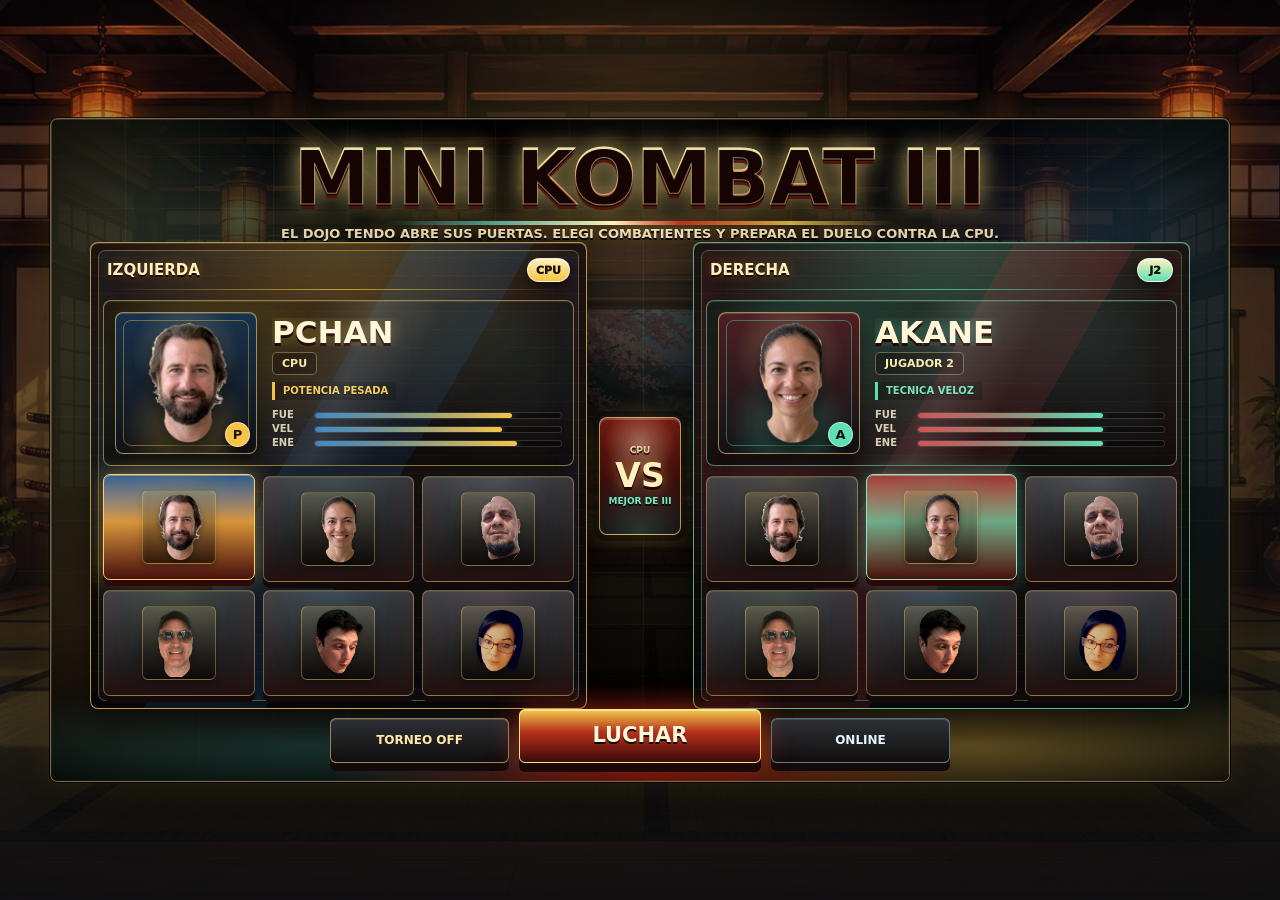
==== commit cc99a90c: "Polish Mini Kombat III character select" ====
--- a/mini-kombat-3/index.html
+++ b/mini-kombat-3/index.html
@@ -4,7 +4,7 @@
     <meta charset="utf-8" />
     <meta name="viewport" content="width=device-width, initial-scale=1, minimum-scale=1, maximum-scale=1, viewport-fit=cover, user-scalable=no" />
     <title>Mini Kombat III</title>
-  <link rel="stylesheet" href="styles.css?v=81" />
+  <link rel="stylesheet" href="styles.css?v=89" />
   </head>
   <body>
     <main class="game-shell">
@@ -36,6 +36,7 @@
           <button id="start" type="button">LUCHAR</button>
         </div>
       </div>
+      <button id="mobile-pause" class="mobile-pause" type="button" aria-label="Pausa">II</button>
       <div id="mobile-controls" class="mobile-controls" aria-label="Controles tactiles">
         <div id="mobile-stick" class="mobile-stick" aria-label="Joystick de movimiento" role="application">
           <div class="mobile-stick-base">
@@ -50,6 +51,6 @@
         </div>
       </div>
     </main>
-  <script src="game.js?v=164"></script>
+  <script src="game.js?v=172"></script>
 </body>
 </html>
--- a/mini-kombat-3/styles.css
+++ b/mini-kombat-3/styles.css
@@ -112,6 +112,44 @@
   opacity: 0.84;
 }
 
+.mobile-pause {
+  position: absolute;
+  top: 18px;
+  left: calc(50% + 64px);
+  bottom: auto;
+  z-index: 6;
+  display: none;
+  place-items: center;
+  width: 46px;
+  height: 46px;
+  min-width: 46px;
+  min-height: 46px;
+  padding: 0;
+  border-color: rgba(255, 241, 189, 0.58);
+  border-radius: 50%;
+  color: rgba(255, 248, 217, 0.94);
+  background:
+    radial-gradient(circle at 34% 24%, rgba(255, 246, 186, 0.22), transparent 28%),
+    linear-gradient(180deg, rgba(42, 45, 54, 0.72), rgba(8, 8, 10, 0.84));
+  box-shadow:
+    0 5px 0 rgba(38, 24, 18, 0.78),
+    0 0 12px rgba(255, 198, 64, 0.13),
+    inset 0 1px 0 rgba(255,255,255,0.2);
+  font-size: 15px;
+  line-height: 1;
+  text-shadow: 0 2px 0 rgba(0,0,0,0.72);
+  touch-action: none;
+}
+
+.mobile-pause.is-tapped {
+  filter: brightness(1.22);
+  transform: translateY(4px) scale(0.96);
+  box-shadow:
+    0 2px 0 rgba(38, 24, 18, 0.9),
+    0 0 18px rgba(255, 212, 77, 0.3),
+    inset 0 1px 0 rgba(255,255,255,0.24);
+}
+
 .mobile-stick,
 .mobile-actions {
   display: grid;
@@ -202,20 +240,20 @@
 }
 
 .mobile-actions {
-  grid-template-columns: repeat(3, 54px);
+  grid-template-columns: repeat(3, 60px);
   justify-self: end;
   align-self: end;
-  gap: 9px;
+  gap: 12px;
 }
 
 .mobile-controls button {
   position: relative;
   display: grid;
   place-items: center;
-  width: 54px;
-  height: 54px;
-  min-width: 54px;
-  min-height: 54px;
+  width: 60px;
+  height: 60px;
+  min-width: 60px;
+  min-height: 60px;
   padding: 0;
   border-color: rgba(255, 241, 189, 0.58);
   border-radius: 50%;
@@ -227,7 +265,7 @@
     0 5px 0 rgba(63, 22, 14, 0.78),
     0 0 12px rgba(255, 198, 64, 0.13),
     inset 0 1px 0 rgba(255,255,255,0.2);
-  font-size: 16px;
+  font-size: 17px;
   line-height: 1;
   text-shadow: 0 2px 0 rgba(0,0,0,0.72);
   touch-action: none;
@@ -363,6 +401,80 @@
 
 .online-role span {
   font-size: 12px;
+}
+
+.online-fighter-picker {
+  display: grid;
+  gap: 8px;
+  padding: 10px;
+  border: 1px solid color-mix(in srgb, var(--fighter-trim) 44%, rgba(255, 241, 189, 0.2));
+  border-radius: 8px;
+  background:
+    radial-gradient(circle at 50% 0%, color-mix(in srgb, var(--fighter-trim) 16%, transparent), transparent 56%),
+    rgba(8, 10, 14, 0.42);
+}
+
+.online-fighter-picker-head {
+  display: flex;
+  align-items: center;
+  justify-content: space-between;
+  gap: 8px;
+  color: rgba(255, 247, 214, 0.88);
+  text-transform: uppercase;
+}
+
+.online-fighter-picker-head strong {
+  color: #fff1bd;
+  font: 900 12px/1 system-ui, sans-serif;
+}
+
+.online-fighter-picker-head span {
+  color: color-mix(in srgb, var(--fighter-trim) 58%, #fff1bd);
+  font: 900 11px/1 system-ui, sans-serif;
+}
+
+.online-fighter-grid {
+  display: grid;
+  grid-template-columns: repeat(6, minmax(0, 1fr));
+  gap: 6px;
+}
+
+.online-fighter-grid .fighter-choice {
+  grid-template-columns: 34px minmax(0, 1fr);
+  min-height: 50px;
+  gap: 6px;
+  padding: 5px;
+  border-color: rgba(255, 241, 189, 0.22);
+  background:
+    radial-gradient(circle at 20% 0%, color-mix(in srgb, var(--choice-trim, #ffd65d) 18%, transparent), transparent 46%),
+    linear-gradient(180deg, rgba(45, 48, 53, 0.9), rgba(14, 15, 18, 0.94));
+  box-shadow:
+    0 4px 0 rgba(0, 0, 0, 0.42),
+    inset 0 1px 0 rgba(255,255,255,0.08);
+}
+
+.online-fighter-grid .fighter-choice img {
+  width: 36px;
+  height: 36px;
+}
+
+.online-fighter-grid .fighter-choice span {
+  overflow: hidden;
+  font-size: 9px;
+  text-overflow: ellipsis;
+  white-space: nowrap;
+}
+
+.online-fighter-grid .fighter-choice[aria-pressed="true"] {
+  border-color: color-mix(in srgb, var(--choice-trim, #ffd65d) 64%, #fff1bd);
+  box-shadow:
+    0 4px 0 rgba(0, 0, 0, 0.42),
+    0 0 14px color-mix(in srgb, var(--choice-trim, #ffd65d) 26%, transparent),
+    inset 0 1px 0 rgba(255,255,255,0.14);
+}
+
+.online-fighter-grid .fighter-choice:disabled {
+  opacity: 0.74;
 }
 
 .online-action-grid {
@@ -469,16 +581,12 @@
 }
 
 .game-shell[data-screen="home"] .topbar {
-  top: -6px;
-  opacity: 0.72;
-  transform: scale(0.6);
-  transform-origin: top center;
+  display: none;
 }
 
 .game-shell[data-screen="home"] .topbar:hover,
 .game-shell[data-screen="home"] .topbar:focus-within {
-  opacity: 1;
-  transform: scale(0.72);
+  display: none;
 }
 
 .game-shell.is-fighting .topbar {
@@ -1268,9 +1376,10 @@
   overflow: hidden;
   grid-template-columns: 1fr;
   justify-items: center;
-  gap: 5px;
-  min-height: 86px;
-  padding: 7px 5px;
+  align-content: center;
+  gap: 0;
+  min-height: 106px;
+  padding: 8px 6px;
   border-radius: 7px;
 }
 
@@ -1288,20 +1397,366 @@
 .overlay[data-screen="home"] .fighter-choice img {
   position: relative;
   z-index: 1;
-  width: 48px;
-  height: 48px;
+  width: 74px;
+  height: 74px;
 }
 
 .overlay[data-screen="home"] .fighter-choice span {
-  position: relative;
+  position: absolute;
   z-index: 1;
-  max-width: 100%;
-  font-size: 10px;
-  text-align: center;
+  width: 1px;
+  height: 1px;
+  overflow: hidden;
+  clip-path: inset(50%);
+  white-space: nowrap;
 }
 
 .overlay[data-screen="home"] .fighter-choice[aria-pressed="true"] {
   transform: translateY(-2px);
+}
+
+.overlay[data-screen="home"] {
+  grid-template-rows: auto auto minmax(0, auto) auto;
+  align-content: center;
+  justify-items: center;
+  gap: 10px;
+  padding: 18px;
+  background:
+    radial-gradient(circle at 50% 16%, rgba(255, 236, 168, 0.2), transparent 22%),
+    radial-gradient(circle at 13% 24%, rgba(77, 219, 202, 0.15), transparent 28%),
+    radial-gradient(circle at 88% 22%, rgba(103, 171, 255, 0.18), transparent 28%),
+    radial-gradient(circle at 19% 94%, rgba(190, 34, 22, 0.4), transparent 27%),
+    radial-gradient(circle at 79% 94%, rgba(255, 191, 70, 0.3), transparent 26%),
+    linear-gradient(180deg, rgba(2, 3, 6, 0.56), rgba(5, 5, 8, 0.87) 42%, rgba(12, 5, 4, 0.96)),
+    url("assets/dojo-premium-bg.webp") center / cover;
+}
+
+.overlay[data-screen="home"]::before {
+  inset: 0;
+  background:
+    linear-gradient(90deg, rgba(255, 222, 128, 0.2), transparent 18%, transparent 82%, rgba(116, 224, 209, 0.14)),
+    repeating-linear-gradient(90deg, rgba(255, 241, 189, 0.048) 0 1px, transparent 1px 74px),
+    repeating-linear-gradient(0deg, rgba(255, 241, 189, 0.032) 0 1px, transparent 1px 52px),
+    linear-gradient(180deg, rgba(0, 0, 0, 0.36), transparent 32%, rgba(0, 0, 0, 0.56));
+  box-shadow:
+    inset 0 0 0 1px rgba(255, 228, 131, 0.16),
+    inset 0 0 130px rgba(0, 0, 0, 0.94);
+  opacity: 1;
+}
+
+.overlay[data-screen="home"]::after {
+  left: 0;
+  right: 0;
+  bottom: -22px;
+  height: 206px;
+  background:
+    radial-gradient(ellipse at 22% 72%, rgba(76, 231, 211, 0.24), transparent 30%),
+    radial-gradient(ellipse at 50% 92%, rgba(221, 34, 20, 0.5), transparent 38%),
+    radial-gradient(ellipse at 78% 72%, rgba(255, 209, 92, 0.38), transparent 32%),
+    linear-gradient(0deg, rgba(0, 0, 0, 0.88), transparent);
+  filter: none;
+  opacity: 0.92;
+}
+
+.overlay[data-screen="home"] h1 {
+  isolation: isolate;
+  width: min(760px, calc(100% - 28px));
+  padding: 9px 18px 6px;
+  color: transparent;
+  font-family: Impact, Haettenschweiler, "Arial Black", system-ui, sans-serif;
+  font-size: 76px;
+  line-height: 0.84;
+  background:
+    linear-gradient(180deg, #fffce8 0%, #ffe483 31%, #ec5a2e 61%, #8e1d12 100%);
+  -webkit-background-clip: text;
+  background-clip: text;
+  -webkit-text-stroke: 1px rgba(255, 244, 190, 0.5);
+  filter: drop-shadow(0 0 10px rgba(255, 214, 93, 0.24));
+  text-shadow:
+    0 2px 0 #160403,
+    0 5px 0 rgba(78, 13, 8, 0.88),
+    0 0 22px rgba(255, 231, 142, 0.58),
+    0 18px 34px rgba(0, 0, 0, 0.95);
+  transform: none;
+}
+
+.overlay[data-screen="home"] h1::before {
+  content: none;
+  display: none;
+}
+
+.overlay[data-screen="home"] h1::after {
+  content: "";
+  position: absolute;
+  left: 50%;
+  bottom: -9px;
+  width: min(520px, 82%);
+  height: 4px;
+  transform: translateX(-50%);
+  background:
+    linear-gradient(90deg, transparent, rgba(116, 224, 209, 0.7), #fff1bd 45%, #bc311d 58%, rgba(255, 214, 93, 0.78), transparent);
+  box-shadow: 0 0 18px rgba(255, 204, 80, 0.36);
+}
+
+.overlay[data-screen="home"] .overlay-copy {
+  width: min(760px, calc(100% - 32px));
+  color: rgba(255, 238, 190, 0.92);
+  font-size: 13px;
+  font-weight: 900;
+  line-height: 1.28;
+  text-transform: uppercase;
+  text-shadow:
+    0 2px 0 rgba(0, 0, 0, 0.95),
+    0 0 14px rgba(255, 200, 72, 0.22);
+}
+
+.overlay[data-screen="home"] .fighter-select {
+  grid-template-columns: minmax(300px, 1fr) 82px minmax(300px, 1fr);
+  align-items: stretch;
+  width: min(1100px, calc(100% - 18px));
+  gap: 12px;
+}
+
+.overlay[data-screen="home"] .fighter-select-column {
+  min-height: 300px;
+  padding: 12px;
+  border-color: color-mix(in srgb, var(--fighter-trim) 64%, rgba(255, 241, 189, 0.28));
+  border-radius: 8px;
+  background:
+    radial-gradient(circle at 50% -8%, color-mix(in srgb, var(--fighter-trim) 32%, transparent), transparent 42%),
+    radial-gradient(circle at 16% 42%, color-mix(in srgb, var(--fighter-color) 20%, transparent), transparent 34%),
+    linear-gradient(180deg, rgba(35, 23, 21, 0.94), rgba(7, 8, 11, 0.96));
+  box-shadow:
+    inset 0 1px 0 rgba(255,255,255,0.14),
+    inset 0 0 32px rgba(0,0,0,0.22),
+    0 18px 36px rgba(0,0,0,0.54);
+}
+
+.overlay[data-screen="home"] .fighter-select-column h2 {
+  color: #fff1bd;
+  font-size: 15px;
+}
+
+.overlay[data-screen="home"] .fighter-select-heading {
+  padding: 3px 4px 8px;
+}
+
+.overlay[data-screen="home"] .fighter-showcase {
+  grid-template-columns: 142px minmax(0, 1fr);
+  min-height: 166px;
+  gap: 15px;
+  padding: 11px;
+  border-color: color-mix(in srgb, var(--fighter-trim) 38%, rgba(255, 241, 189, 0.22));
+  border-radius: 8px;
+  background:
+    linear-gradient(105deg, rgba(0, 0, 0, 0.44), rgba(0, 0, 0, 0.12) 58%),
+    radial-gradient(circle at 17% 26%, color-mix(in srgb, var(--fighter-trim) 34%, transparent), transparent 38%),
+    radial-gradient(circle at 86% 28%, rgba(116, 224, 209, 0.1), transparent 30%);
+}
+
+.overlay[data-screen="home"] .fighter-showcase-portrait {
+  width: 142px;
+  height: 142px;
+  border-radius: 8px;
+}
+
+.overlay[data-screen="home"] .fighter-showcase-portrait img {
+  width: 122px;
+  height: 122px;
+}
+
+.overlay[data-screen="home"] .fighter-showcase-info strong {
+  font-size: 31px;
+  line-height: 0.92;
+}
+
+.overlay[data-screen="home"] .fighter-showcase-info > span {
+  border-radius: 5px;
+}
+
+.overlay[data-screen="home"] .fighter-choice-grid {
+  gap: 8px;
+}
+
+.overlay[data-screen="home"] .fighter-choice {
+  min-height: 106px;
+  padding: 8px 6px;
+  border-color: rgba(255, 220, 126, 0.38);
+  border-radius: 7px;
+}
+
+.overlay[data-screen="home"] .fighter-choice img {
+  width: 74px;
+  height: 74px;
+  border-radius: 6px;
+}
+
+.overlay[data-screen="home"] .fighter-select-versus {
+  width: 82px;
+  min-height: 118px;
+  border-radius: 8px;
+  background:
+    radial-gradient(circle at 50% 22%, rgba(255, 247, 214, 0.36), transparent 36%),
+    radial-gradient(circle at 50% 100%, rgba(116, 224, 209, 0.22), transparent 52%),
+    linear-gradient(180deg, rgba(126, 28, 18, 0.98), rgba(14, 5, 5, 0.98));
+}
+
+.overlay[data-screen="home"] .fighter-select-versus strong {
+  font-size: 33px;
+}
+
+.overlay[data-screen="home"] .overlay-actions {
+  display: grid;
+  grid-template-columns: minmax(118px, 1fr) minmax(170px, 1.35fr) minmax(118px, 1fr);
+  align-items: end;
+  width: min(620px, calc(100% - 24px));
+  gap: 10px;
+}
+
+.overlay[data-screen="home"] #tournament-menu {
+  grid-column: 1;
+  grid-row: 1;
+}
+
+.overlay[data-screen="home"] #start {
+  grid-column: 2;
+  grid-row: 1;
+  width: 100%;
+  min-width: 0;
+  min-height: 54px;
+  font-size: 21px;
+}
+
+.overlay[data-screen="home"] #online-menu {
+  grid-column: 3;
+  grid-row: 1;
+}
+
+.overlay[data-screen="home"] #tournament-menu,
+.overlay[data-screen="home"] #online-menu {
+  width: 100%;
+  min-width: 0;
+  min-height: 45px;
+  border-radius: 6px;
+  font-size: 12px;
+}
+
+@keyframes homeTitleIn {
+  from {
+    opacity: 0;
+    transform: translateY(-12px) scale(0.96);
+  }
+
+  to {
+    opacity: 1;
+    transform: translateY(0) scale(1);
+  }
+}
+
+@keyframes homeCopyIn {
+  from {
+    opacity: 0;
+    transform: translateY(-6px);
+  }
+
+  to {
+    opacity: 1;
+    transform: translateY(0);
+  }
+}
+
+@keyframes homePanelLeftIn {
+  from {
+    opacity: 0;
+    transform: translateX(-18px);
+  }
+
+  to {
+    opacity: 1;
+    transform: translateX(0);
+  }
+}
+
+@keyframes homePanelRightIn {
+  from {
+    opacity: 0;
+    transform: translateX(18px);
+  }
+
+  to {
+    opacity: 1;
+    transform: translateX(0);
+  }
+}
+
+@keyframes homeVsIn {
+  0% {
+    opacity: 0;
+    transform: scale(0.72);
+  }
+
+  72% {
+    opacity: 1;
+    transform: scale(1.06);
+  }
+
+  100% {
+    opacity: 1;
+    transform: scale(1);
+  }
+}
+
+@keyframes homeActionsIn {
+  from {
+    opacity: 0;
+    transform: translateY(14px);
+  }
+
+  to {
+    opacity: 1;
+    transform: translateY(0);
+  }
+}
+
+.overlay[data-screen="home"].home-enter h1 {
+  animation: homeTitleIn 520ms cubic-bezier(0.2, 0.8, 0.2, 1) both;
+  will-change: opacity, transform;
+}
+
+.overlay[data-screen="home"].home-enter .overlay-copy {
+  animation: homeCopyIn 430ms ease-out 90ms both;
+  will-change: opacity, transform;
+}
+
+.overlay[data-screen="home"].home-enter .fighter-select-column[data-side="left"] {
+  animation: homePanelLeftIn 520ms cubic-bezier(0.2, 0.8, 0.2, 1) 130ms both;
+  will-change: opacity, transform;
+}
+
+.overlay[data-screen="home"].home-enter .fighter-select-column[data-side="right"] {
+  animation: homePanelRightIn 520ms cubic-bezier(0.2, 0.8, 0.2, 1) 170ms both;
+  will-change: opacity, transform;
+}
+
+.overlay[data-screen="home"].home-enter .fighter-select-versus {
+  animation: homeVsIn 480ms cubic-bezier(0.18, 0.9, 0.28, 1) 220ms both;
+  will-change: opacity, transform;
+}
+
+.overlay[data-screen="home"].home-enter .overlay-actions {
+  animation: homeActionsIn 420ms ease-out 280ms both;
+  will-change: opacity, transform;
+}
+
+@media (prefers-reduced-motion: reduce) {
+  .overlay[data-screen="home"].home-enter h1,
+  .overlay[data-screen="home"].home-enter .overlay-copy,
+  .overlay[data-screen="home"].home-enter .fighter-select-column,
+  .overlay[data-screen="home"].home-enter .fighter-select-versus,
+  .overlay[data-screen="home"].home-enter .overlay-actions {
+    animation: none;
+    will-change: auto;
+  }
 }
 
 .overlay[data-screen="versus"] {
@@ -1637,6 +2092,14 @@
     min-height: 220px;
   }
 
+  .game-shell[data-screen="home"] {
+    height: calc(100vh - 20px);
+    height: calc(100svh - 20px);
+    max-height: calc(100vh - 20px);
+    max-height: calc(100svh - 20px);
+    aspect-ratio: auto;
+  }
+
   .topbar {
     top: 8px;
     left: 8px;
@@ -1696,27 +2159,48 @@
   }
 
   .overlay[data-screen="home"] {
+    align-content: start;
+    grid-template-rows: auto auto auto auto;
+    gap: 8px;
+    padding: 16px 10px 10px;
     overflow-y: auto;
   }
 
   .overlay h1 {
-    font-size: clamp(28px, 6vw, 48px);
+    font-size: 34px;
   }
 
   .overlay[data-screen="home"] h1 {
-    font-size: clamp(34px, 9vw, 56px);
-    transform: scaleX(1.02);
+    width: min(440px, calc(100% - 18px));
+    padding: 8px 10px 4px;
+    font-size: 40px;
+    transform: none;
+  }
+
+  .overlay[data-screen="home"] h1::before {
+    top: -9px;
+    padding: 2px 8px;
+    font-size: 8px;
+  }
+
+  .overlay[data-screen="home"] h1::after {
+    bottom: -7px;
+    height: 3px;
   }
 
   .overlay[data-screen="home"] .overlay-copy {
+    display: none;
+    width: min(430px, calc(100% - 22px));
     font-size: 10px;
+    line-height: 1.25;
   }
 
   .overlay[data-screen="home"] .fighter-select,
   .fighter-select {
     grid-template-columns: 1fr;
-    gap: 10px;
-    width: min(520px, calc(100% - 24px));
+    gap: 8px;
+    justify-items: center;
+    width: min(520px, calc(100% - 16px));
   }
 
   .fighter-select-versus {
@@ -1738,9 +2222,33 @@
     font-size: 18px;
   }
 
+  .overlay[data-screen="home"] .fighter-select-versus {
+    width: 64px;
+    height: 38px;
+    min-height: 38px;
+    margin: -3px 0;
+    padding: 4px;
+    align-self: center;
+    justify-self: center;
+    border-radius: 8px;
+  }
+
+  .overlay[data-screen="home"] .fighter-select-versus span,
+  .overlay[data-screen="home"] .fighter-select-versus em {
+    display: none;
+  }
+
+  .overlay[data-screen="home"] .fighter-select-versus strong {
+    font-size: 21px;
+    line-height: 0.9;
+    transform: translateY(-1px);
+  }
+
   .overlay[data-screen="home"] .fighter-select-column {
+    grid-template-rows: auto auto auto;
+    width: 100%;
     min-height: 0;
-    padding: 9px;
+    padding: 8px;
   }
 
   .fighter-select-heading {
@@ -1755,14 +2263,31 @@
     padding: 7px;
   }
 
+  .overlay[data-screen="home"] .fighter-showcase {
+    grid-template-columns: 72px minmax(0, 1fr);
+    min-height: 84px;
+    gap: 7px;
+    padding: 6px;
+  }
+
   .fighter-showcase-portrait {
     width: 66px;
     height: 66px;
   }
 
+  .overlay[data-screen="home"] .fighter-showcase-portrait {
+    width: 70px;
+    height: 70px;
+  }
+
   .fighter-showcase-portrait img {
     width: 54px;
     height: 54px;
+  }
+
+  .overlay[data-screen="home"] .fighter-showcase-portrait img {
+    width: 62px;
+    height: 62px;
   }
 
   .fighter-showcase-mark {
@@ -1772,7 +2297,11 @@
   }
 
   .fighter-showcase-info strong {
-    font-size: clamp(18px, 6vw, 25px);
+    font-size: 22px;
+  }
+
+  .overlay[data-screen="home"] .fighter-showcase-info strong {
+    font-size: 22px;
   }
 
   .fighter-showcase-info > span {
@@ -1790,6 +2319,10 @@
   .fighter-showcase-stats {
     gap: 3px;
     margin-top: 7px;
+  }
+
+  .overlay[data-screen="home"] .fighter-showcase-stats {
+    display: none;
   }
 
   .fighter-showcase-stat {
@@ -1820,13 +2353,14 @@
   }
 
   .overlay[data-screen="home"] .fighter-choice {
-    min-height: 62px;
+    min-height: 74px;
+    padding: 5px;
   }
 
   .overlay[data-screen="home"] .fighter-choice img,
   .fighter-choice img {
-    width: 30px;
-    height: 30px;
+    width: 56px;
+    height: 56px;
   }
 
   .overlay[data-screen="home"] .fighter-choice span,
@@ -1837,9 +2371,42 @@
   }
 
   .overlay[data-screen="home"] #start {
-    min-width: 144px;
-    min-height: 42px;
+    min-width: 0;
+    min-height: 38px;
     font-size: 15px;
+  }
+
+  .overlay[data-screen="home"] #tournament-menu,
+  .overlay[data-screen="home"] #online-menu {
+    min-height: 34px;
+    font-size: 11px;
+  }
+
+  .overlay[data-screen="home"] .overlay-actions {
+    grid-template-columns: 1fr 1fr;
+    width: min(430px, calc(100% - 22px));
+    gap: 7px;
+  }
+
+  .overlay[data-screen="home"] #tournament-menu,
+  .overlay[data-screen="home"] #start,
+  .overlay[data-screen="home"] #online-menu {
+    width: 100%;
+  }
+
+  .overlay[data-screen="home"] #start {
+    grid-column: 1 / -1;
+    grid-row: 1;
+  }
+
+  .overlay[data-screen="home"] #tournament-menu {
+    grid-column: 1;
+    grid-row: 2;
+  }
+
+  .overlay[data-screen="home"] #online-menu {
+    grid-column: 2;
+    grid-row: 2;
   }
 
   .versus-panel {
@@ -1946,6 +2513,10 @@
     display: grid;
   }
 
+  .game-shell.is-fighting .mobile-pause {
+    display: grid;
+  }
+
   .topbar-actions {
     transform: scale(0.86);
     transform-origin: top center;
@@ -1996,19 +2567,36 @@
   }
 
   .overlay[data-screen="home"] {
-    grid-template-rows: minmax(0, 1fr) 30px;
+    grid-template-rows: 26px minmax(0, 1fr) 29px;
     align-content: stretch;
-    gap: 3px;
-    padding: 36px 7px 5px;
+    gap: 4px;
+    padding: 6px 7px 0;
     overflow: hidden;
   }
 
   .overlay[data-screen="home"] h1 {
-    display: none;
+    display: block;
+    align-self: end;
+    width: min(390px, calc(100% - 110px));
+    padding: 4px 10px 1px;
+    font-size: 24px;
+    line-height: 0.86;
   }
 
   .overlay[data-screen="home"] .overlay-copy {
     display: none;
+  }
+
+  .overlay[data-screen="home"] h1::before {
+    top: -8px;
+    padding: 1px 7px;
+    font-size: 6px;
+  }
+
+  .overlay[data-screen="home"] h1::after {
+    bottom: -4px;
+    width: min(290px, 76%);
+    height: 2px;
   }
 
   .overlay[data-screen="home"] .fighter-select,
@@ -2022,7 +2610,7 @@
   }
 
   .overlay[data-screen="home"] .fighter-select-column {
-    grid-template-rows: auto 54px minmax(0, 1fr);
+    grid-template-rows: auto 82px minmax(0, 1fr);
     min-height: 0;
     padding: 5px;
     gap: 4px;
@@ -2047,8 +2635,8 @@
 
   .fighter-showcase {
     grid-template-columns: 48px minmax(0, 1fr);
-    min-height: 54px;
-    height: 54px;
+    min-height: 58px;
+    height: 58px;
     gap: 6px;
     padding: 5px;
   }
@@ -2070,7 +2658,7 @@
   }
 
   .fighter-showcase-info strong {
-    font-size: clamp(17px, 3.5vw, 24px);
+    font-size: 19px;
     line-height: 0.9;
   }
 
@@ -2085,6 +2673,46 @@
   }
 
   .fighter-showcase-stats {
+    display: none;
+  }
+
+  .overlay[data-screen="home"] .fighter-showcase {
+    grid-template-columns: 76px minmax(0, 1fr);
+    min-height: 82px;
+    height: 82px;
+    gap: 8px;
+    padding: 6px;
+  }
+
+  .overlay[data-screen="home"] .fighter-showcase-portrait {
+    width: 68px;
+    height: 68px;
+  }
+
+  .overlay[data-screen="home"] .fighter-showcase-portrait img {
+    width: 60px;
+    height: 60px;
+  }
+
+  .overlay[data-screen="home"] .fighter-showcase-mark {
+    width: 17px;
+    height: 17px;
+    font-size: 8px;
+  }
+
+  .overlay[data-screen="home"] .fighter-showcase-info strong {
+    font-size: 22px;
+    line-height: 0.9;
+  }
+
+  .overlay[data-screen="home"] .fighter-showcase-info > span {
+    margin-top: 4px;
+    padding: 3px 7px;
+    font-size: 8px;
+  }
+
+  .overlay[data-screen="home"] .fighter-showcase-trait,
+  .overlay[data-screen="home"] .fighter-showcase-stats {
     display: none;
   }
 
@@ -2097,14 +2725,14 @@
 
   .fighter-choice,
   .overlay[data-screen="home"] .fighter-choice {
-    min-height: 36px;
-    padding: 3px;
+    min-height: 60px;
+    padding: 4px;
   }
 
   .overlay[data-screen="home"] .fighter-choice img,
   .fighter-choice img {
-    width: 20px;
-    height: 20px;
+    width: 48px;
+    height: 48px;
   }
 
   .overlay[data-screen="home"] .fighter-choice span,
@@ -2113,22 +2741,30 @@
     line-height: 1;
   }
 
+  .overlay[data-screen="home"] .fighter-select-versus,
   .fighter-select-versus {
     width: 42px;
     height: 42px;
     min-height: 42px;
     padding: 4px;
     align-self: center;
+    justify-self: center;
     gap: 0;
-  }
-
+    border-radius: 8px;
+  }
+
+  .overlay[data-screen="home"] .fighter-select-versus span,
+  .overlay[data-screen="home"] .fighter-select-versus em,
   .fighter-select-versus span,
   .fighter-select-versus em {
     display: none;
   }
 
+  .overlay[data-screen="home"] .fighter-select-versus strong,
   .fighter-select-versus strong {
     font-size: 16px;
+    line-height: 0.9;
+    transform: translateY(-1px);
   }
 
   .overlay-actions {
@@ -2136,13 +2772,24 @@
     gap: 6px;
   }
 
-  #tournament-menu,
-  #online-menu,
+  .overlay[data-screen="home"] .overlay-actions {
+    grid-template-columns: minmax(92px, 1fr) minmax(118px, 1.35fr) minmax(92px, 1fr);
+    width: min(520px, calc(100% - 18px));
+    gap: 6px;
+  }
+
+  .overlay[data-screen="home"] #tournament-menu,
+  .overlay[data-screen="home"] #online-menu,
   .overlay[data-screen="home"] #start {
-    min-width: 104px;
-    min-height: 28px;
+    min-width: 0;
+    min-height: 26px;
     font-size: 11px;
     box-shadow: 0 5px 0 #130908;
+  }
+
+  .overlay[data-screen="home"] #start {
+    min-height: 29px;
+    font-size: 12px;
   }
 
   .overlay[data-screen="versus"] {
@@ -2263,27 +2910,53 @@
     box-shadow: 0 5px 0 #9b651b;
   }
 
+  .overlay[data-screen="online"] .overlay-actions {
+    position: absolute;
+    right: max(12px, env(safe-area-inset-right));
+    bottom: max(8px, env(safe-area-inset-bottom));
+    justify-content: end;
+  }
+
+  .overlay[data-screen="online"] #start {
+    min-width: 116px;
+    min-height: 36px;
+    font-size: 12px;
+    box-shadow: 0 5px 0 #9b651b;
+  }
+
   .mobile-controls {
     inset: auto max(8px, env(safe-area-inset-right)) max(6px, env(safe-area-inset-bottom)) max(8px, env(safe-area-inset-left));
     grid-template-columns: 108px max-content;
     gap: 8px;
   }
 
+  .mobile-pause {
+    top: max(12px, env(safe-area-inset-top));
+    left: calc(50% + 54px);
+    bottom: auto;
+    width: 38px;
+    height: 38px;
+    min-width: 38px;
+    min-height: 38px;
+    font-size: 12px;
+    opacity: 0.72;
+  }
+
   .game-shell.is-fighting .mobile-controls {
     opacity: 0.78;
   }
 
   .mobile-actions {
-    grid-template-columns: repeat(3, 42px);
-    gap: 6px;
+    grid-template-columns: repeat(3, 48px);
+    gap: 8px;
   }
 
   .mobile-controls button {
-    width: 42px;
-    height: 42px;
-    min-width: 42px;
-    min-height: 42px;
-    font-size: 12px;
+    width: 48px;
+    height: 48px;
+    min-width: 48px;
+    min-height: 48px;
+    font-size: 13px;
     box-shadow:
       0 4px 0 rgba(63, 22, 14, 0.76),
       0 0 10px rgba(255, 198, 64, 0.11),
@@ -2342,6 +3015,7 @@
   }
 }
 
-.overlay:not(.hidden) + .mobile-controls {
+.overlay:not(.hidden) ~ .mobile-controls,
+.overlay:not(.hidden) ~ .mobile-pause {
   display: none;
 }
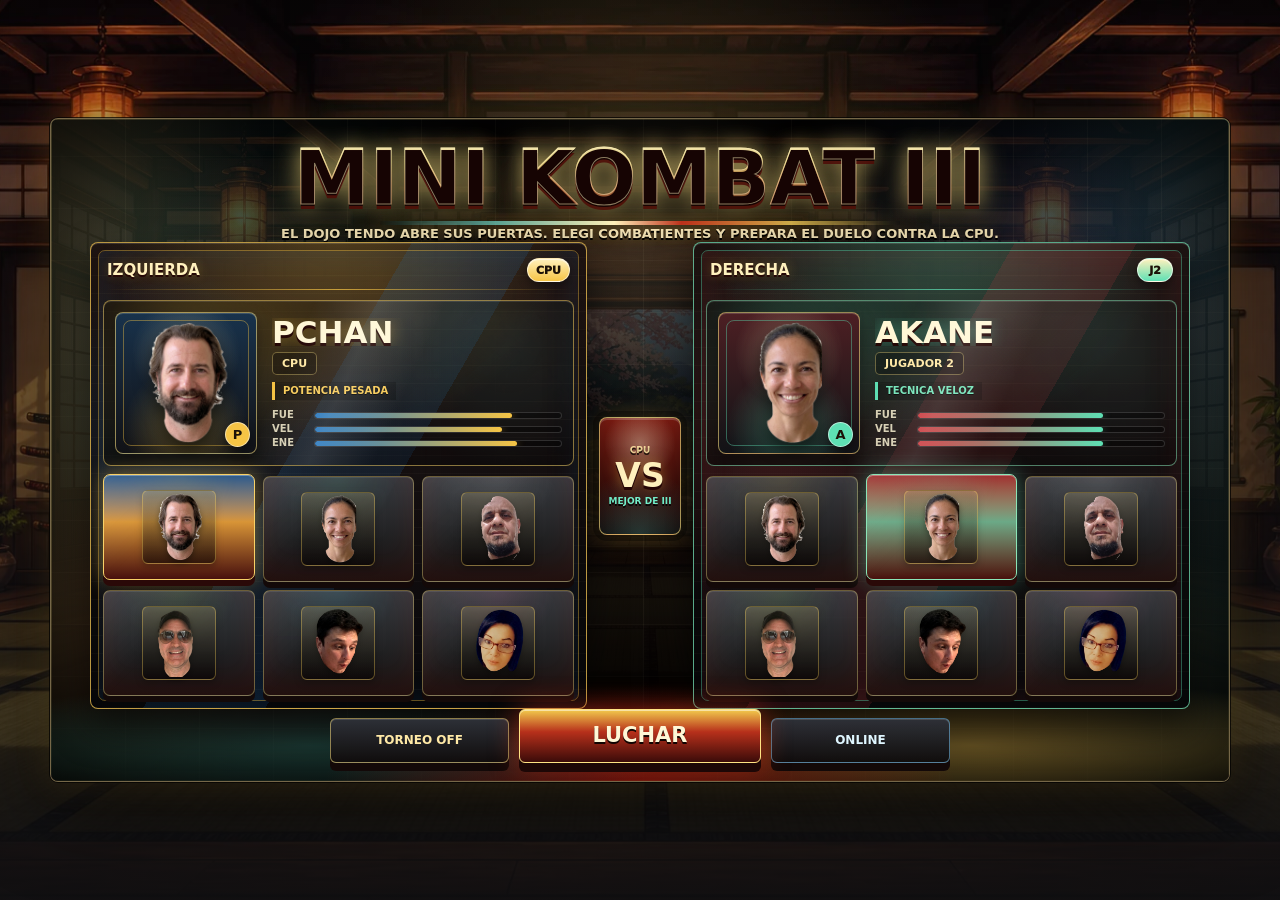
==== commit 91ecb07a: "Improve Mini Kombat III audio and music" ====
--- a/mini-kombat-3/index.html
+++ b/mini-kombat-3/index.html
@@ -51,6 +51,6 @@
         </div>
       </div>
     </main>
-  <script src="game.js?v=172"></script>
+  <script src="game.js?v=177"></script>
 </body>
 </html>
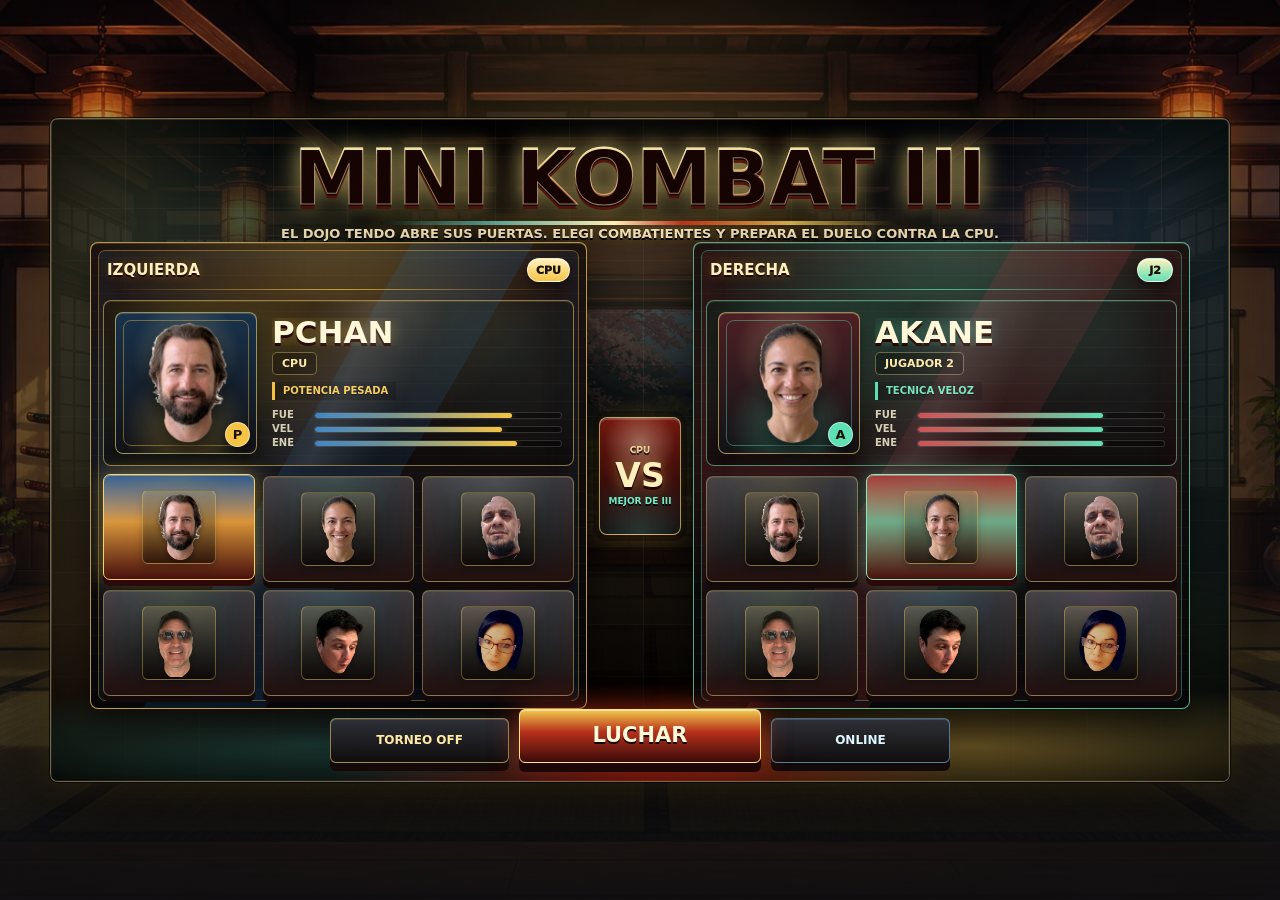
==== commit 5511fd23: "Improve Mini Kombat III online lobby reliability" ====
--- a/mini-kombat-3/index.html
+++ b/mini-kombat-3/index.html
@@ -51,6 +51,6 @@
         </div>
       </div>
     </main>
-  <script src="game.js?v=177"></script>
+  <script src="game.js?v=180"></script>
 </body>
 </html>
--- a/mini-kombat-3/styles.css
+++ b/mini-kombat-3/styles.css
@@ -403,6 +403,98 @@
   font-size: 12px;
 }
 
+.online-lobby-state {
+  display: grid;
+  grid-template-columns: minmax(0, 1fr) minmax(0, 1fr) 128px;
+  align-items: stretch;
+  gap: 8px;
+}
+
+.online-lobby-player,
+.online-connection-quality {
+  min-width: 0;
+  border: 1px solid rgba(255, 241, 189, 0.22);
+  border-radius: 8px;
+  background:
+    radial-gradient(circle at 50% 0%, color-mix(in srgb, var(--fighter-trim, #7fd0ff) 16%, transparent), transparent 62%),
+    rgba(5, 8, 12, 0.46);
+  box-shadow: inset 0 1px 0 rgba(255,255,255,0.08);
+}
+
+.online-lobby-player {
+  display: grid;
+  grid-template-columns: 46px minmax(0, 1fr);
+  gap: 9px;
+  align-items: center;
+  padding: 8px;
+}
+
+.online-lobby-player img {
+  width: 46px;
+  height: 46px;
+  object-fit: contain;
+  border: 1px solid color-mix(in srgb, var(--fighter-trim, #7fd0ff) 56%, rgba(255,255,255,0.2));
+  border-radius: 50%;
+  background: rgba(255,255,255,0.08);
+}
+
+.online-lobby-player div {
+  display: grid;
+  min-width: 0;
+  gap: 3px;
+}
+
+.online-lobby-player span,
+.online-connection-quality strong {
+  color: rgba(255, 247, 214, 0.68);
+  font-size: 9px;
+  font-weight: 900;
+  text-transform: uppercase;
+}
+
+.online-lobby-player strong {
+  overflow: hidden;
+  color: #fff1bd;
+  font: 900 16px/1 Impact, Haettenschweiler, "Arial Black", system-ui, sans-serif;
+  text-overflow: ellipsis;
+  white-space: nowrap;
+}
+
+.online-lobby-player em {
+  width: fit-content;
+  padding: 3px 6px;
+  border: 1px solid rgba(255, 241, 189, 0.28);
+  border-radius: 999px;
+  color: rgba(255, 247, 214, 0.62);
+  font: 900 9px/1 system-ui, sans-serif;
+  text-transform: uppercase;
+}
+
+.online-lobby-player.is-ready {
+  border-color: rgba(101, 240, 199, 0.48);
+}
+
+.online-lobby-player.is-ready em {
+  border-color: rgba(101, 240, 199, 0.5);
+  color: #dfffee;
+  background: rgba(101, 240, 199, 0.12);
+}
+
+.online-connection-quality {
+  display: grid;
+  align-content: center;
+  justify-items: center;
+  gap: 5px;
+  padding: 8px;
+  text-align: center;
+}
+
+.online-connection-quality span {
+  color: #dff6ff;
+  font: 900 12px/1.15 system-ui, sans-serif;
+  text-transform: uppercase;
+}
+
 .online-fighter-picker {
   display: grid;
   gap: 8px;
@@ -489,10 +581,21 @@
   color: #08131a;
   background: linear-gradient(180deg, #d9f5ff 0%, #7fd0ff 44%, #236c91 100%);
   border-color: #dff6ff;
+  touch-action: manipulation;
   box-shadow:
     0 7px 0 #12384b,
     0 0 18px rgba(127, 208, 255, 0.3),
     inset 0 1px 0 rgba(255,255,255,0.48);
+}
+
+.online-action-grid button:disabled {
+  cursor: wait;
+  opacity: 0.68;
+  filter: saturate(0.78);
+  transform: none;
+  box-shadow:
+    0 4px 0 #12384b,
+    inset 0 1px 0 rgba(255,255,255,0.32);
 }
 
 .online-action-grid .primary-online {
@@ -537,6 +640,9 @@
   box-shadow: inset 0 1px 10px rgba(0,0,0,0.5);
   font: 700 11px/1.35 ui-monospace, SFMono-Regular, Menlo, Consolas, monospace;
   letter-spacing: 0;
+  touch-action: auto;
+  -webkit-user-select: text;
+  user-select: text;
 }
 
 .online-code-block textarea::placeholder {
@@ -2203,6 +2309,42 @@
     width: min(520px, calc(100% - 16px));
   }
 
+  .online-panel {
+    width: min(520px, calc(100% - 10px));
+  }
+
+  .online-card {
+    gap: 9px;
+    padding: 10px;
+  }
+
+  .online-lobby-state {
+    grid-template-columns: 1fr;
+    gap: 6px;
+  }
+
+  .online-lobby-player {
+    grid-template-columns: 42px minmax(0, 1fr);
+    padding: 6px;
+  }
+
+  .online-lobby-player img {
+    width: 42px;
+    height: 42px;
+  }
+
+  .online-connection-quality {
+    grid-template-columns: auto auto;
+    justify-content: center;
+    gap: 8px;
+    min-height: 32px;
+    padding: 6px;
+  }
+
+  .online-fighter-grid {
+    grid-template-columns: repeat(3, minmax(0, 1fr));
+  }
+
   .fighter-select-versus {
     width: 46px;
     height: 32px;
@@ -2607,6 +2749,68 @@
     height: 100%;
     gap: 5px;
     min-height: 0;
+  }
+
+  .online-panel {
+    grid-template-columns: 1fr;
+    width: min(720px, calc(100% - 10px));
+  }
+
+  .online-card {
+    gap: 6px;
+    padding: 8px;
+    max-height: 100%;
+    overflow-y: auto;
+  }
+
+  .online-card .online-status {
+    padding: 7px 9px;
+    font-size: 10px;
+  }
+
+  .online-lobby-state {
+    grid-template-columns: minmax(0, 1fr) minmax(0, 1fr) 104px;
+    gap: 5px;
+  }
+
+  .online-lobby-player {
+    grid-template-columns: 34px minmax(0, 1fr);
+    gap: 6px;
+    padding: 5px;
+  }
+
+  .online-lobby-player img {
+    width: 34px;
+    height: 34px;
+  }
+
+  .online-lobby-player strong {
+    font-size: 13px;
+  }
+
+  .online-connection-quality {
+    padding: 5px;
+  }
+
+  .online-fighter-picker {
+    gap: 5px;
+    padding: 6px;
+  }
+
+  .online-fighter-grid {
+    grid-template-columns: repeat(6, minmax(0, 1fr));
+    gap: 4px;
+  }
+
+  .online-fighter-grid .fighter-choice {
+    grid-template-columns: 26px minmax(0, 1fr);
+    min-height: 38px;
+    padding: 4px;
+  }
+
+  .online-fighter-grid .fighter-choice img {
+    width: 28px;
+    height: 28px;
   }
 
   .overlay[data-screen="home"] .fighter-select-column {
@@ -3003,6 +3207,7 @@
     position: fixed;
     inset: auto 16px 18px;
     z-index: 20;
+    pointer-events: none;
     padding: 12px 14px;
     border: 1px solid rgba(255, 226, 132, 0.5);
     border-radius: 8px;
